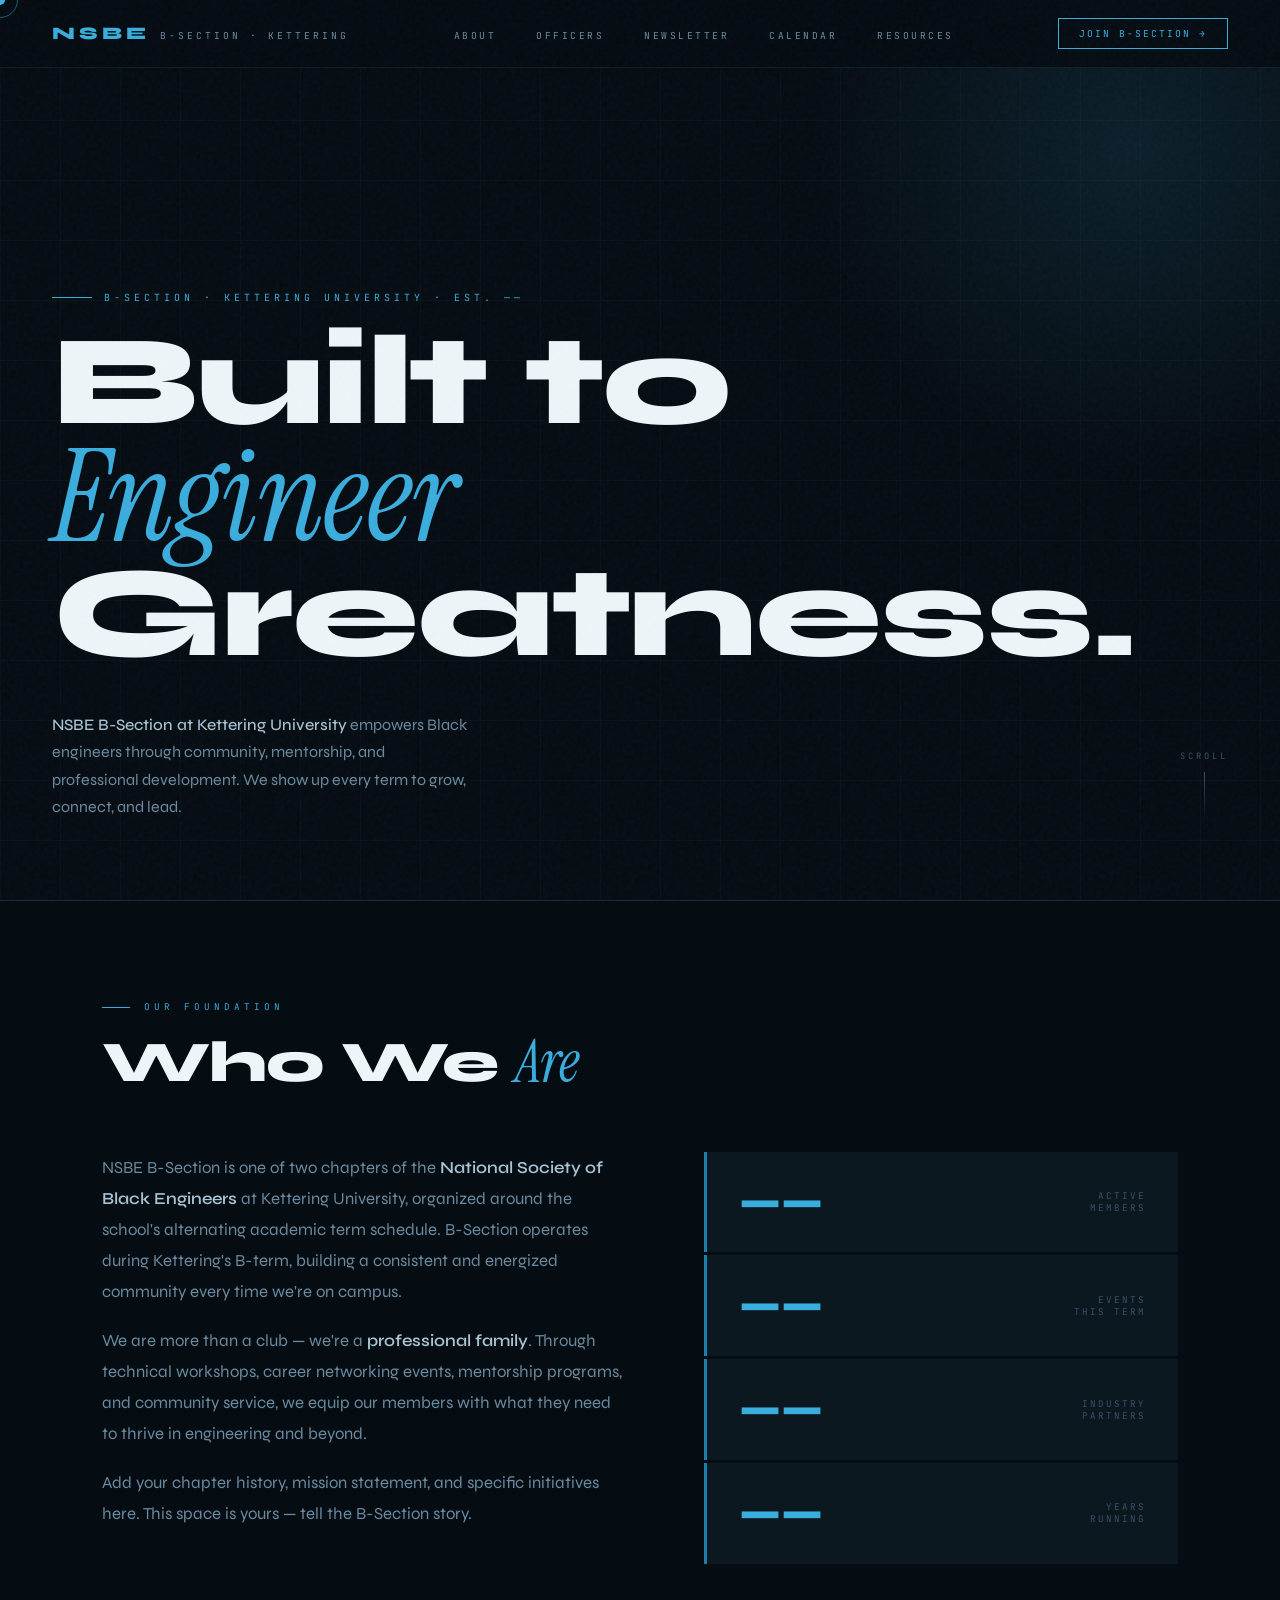
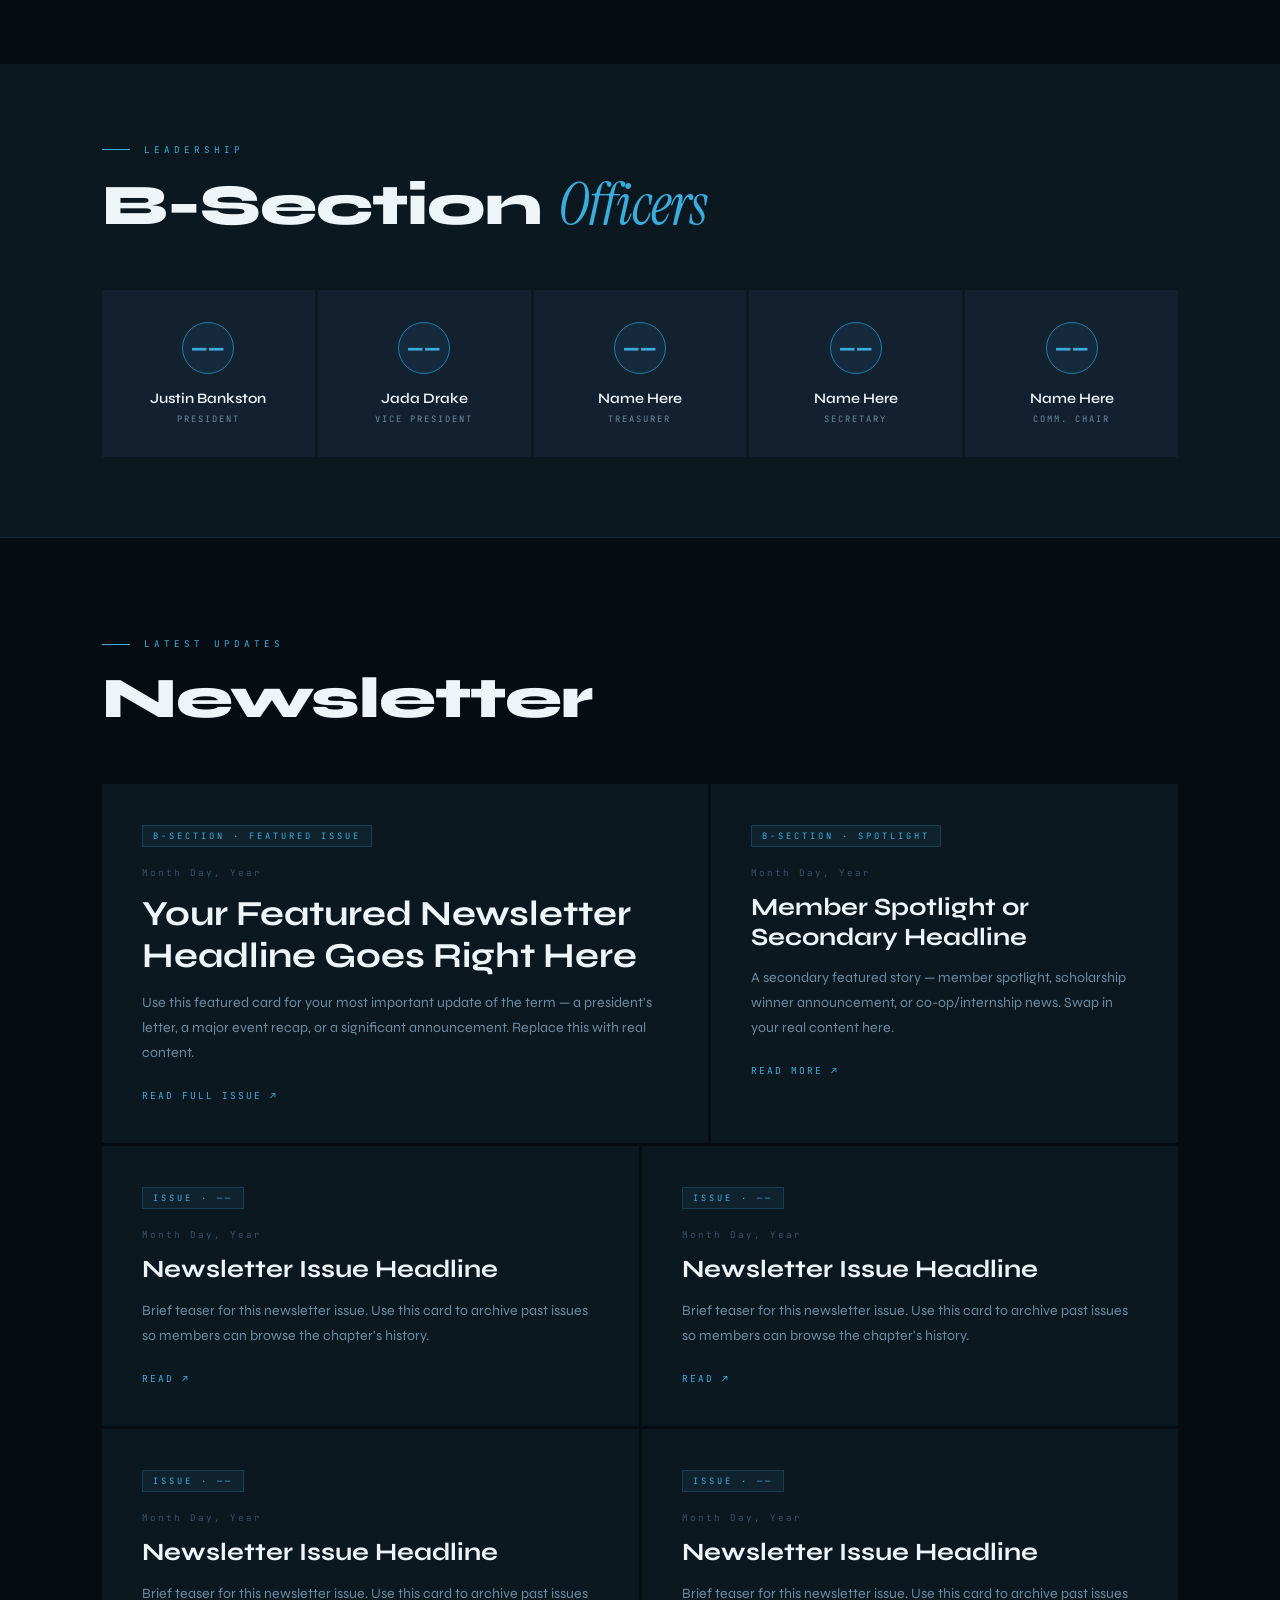
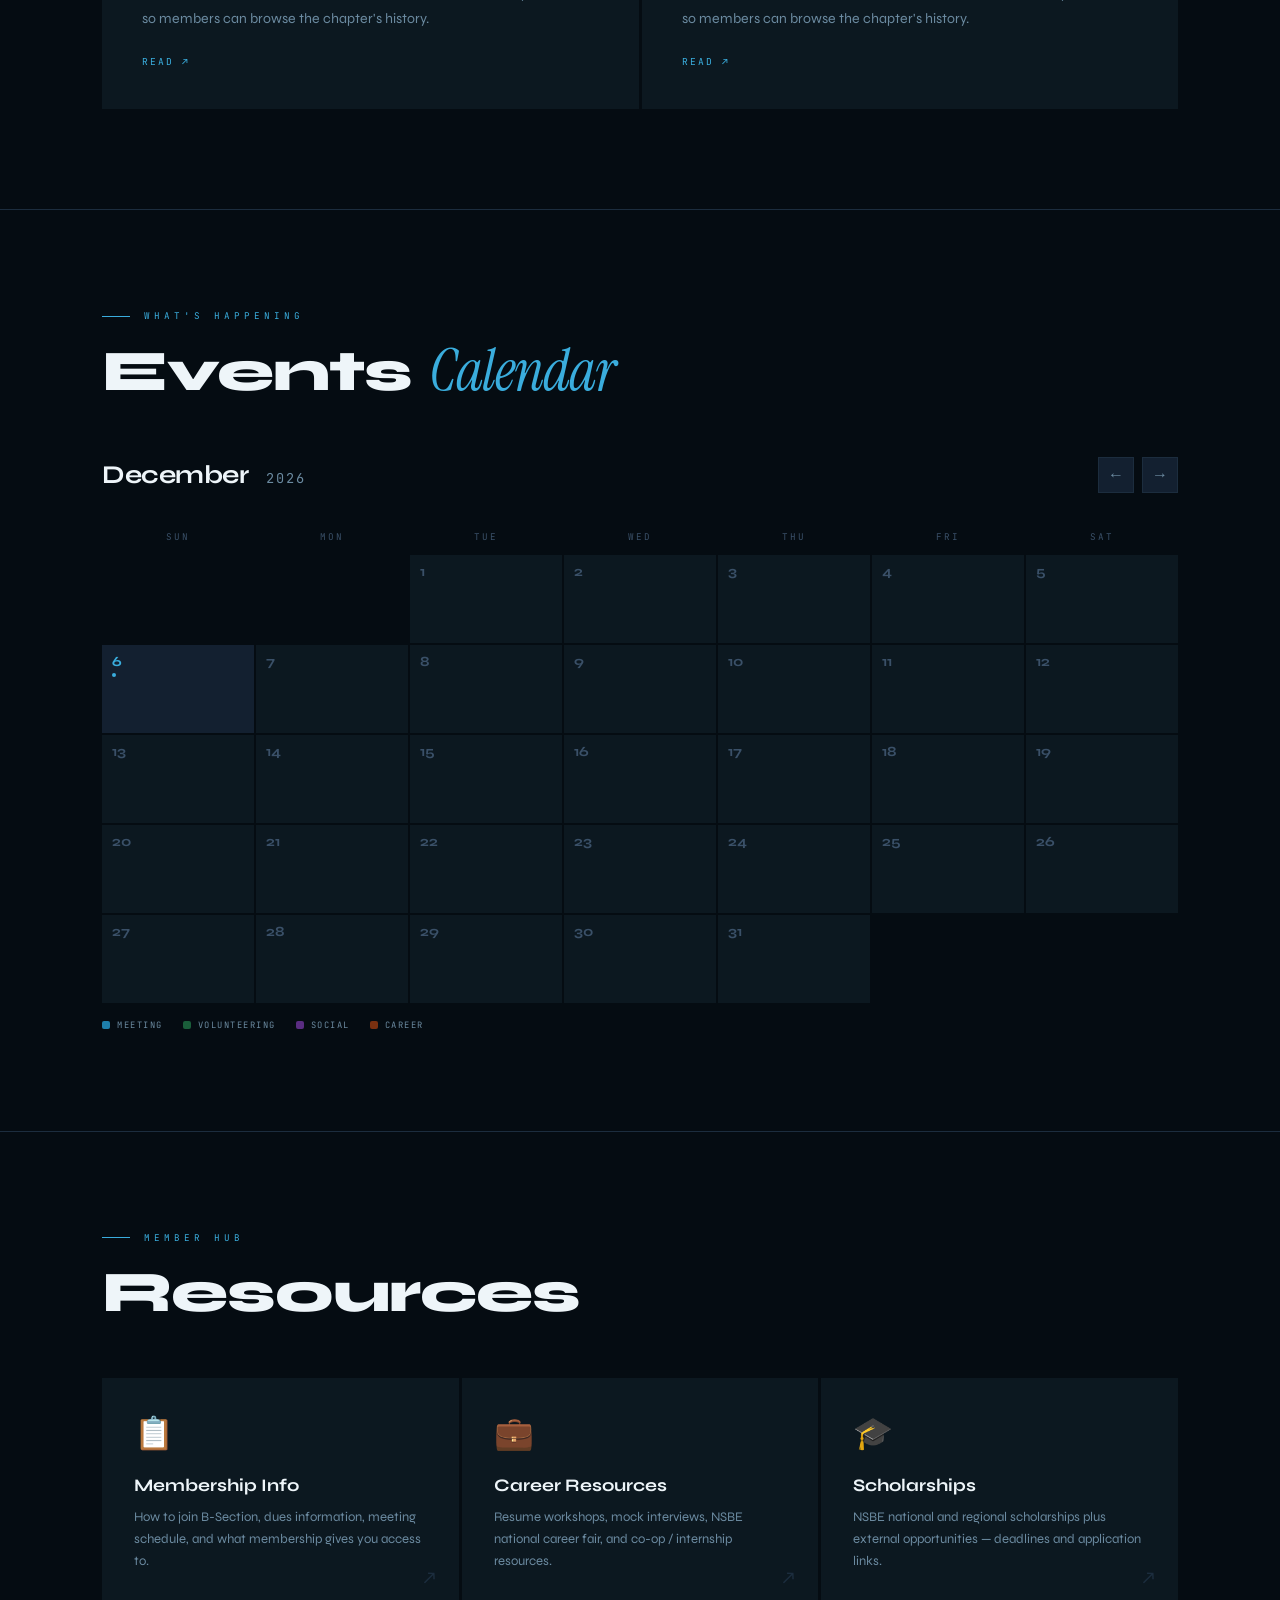
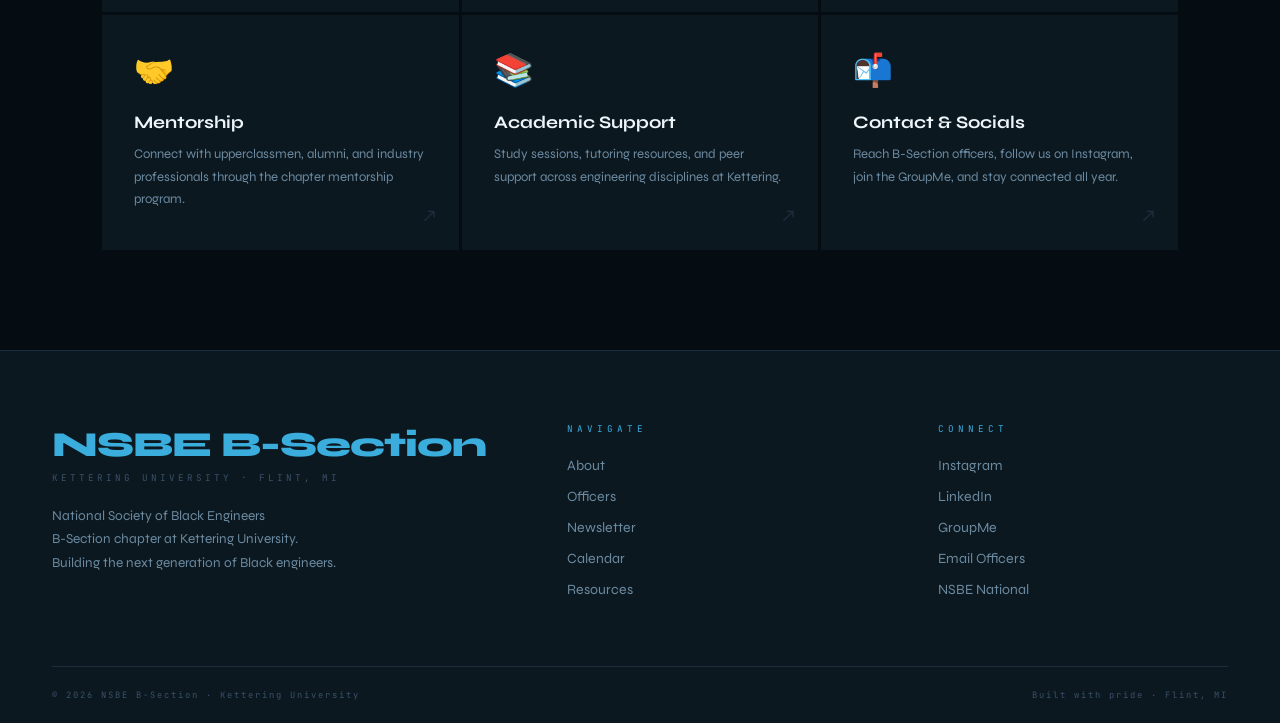
==== index.html @ f2da4187 "Created index.html Needed to rename to "index.html" because Github Pages only reads it that way" ====
<!DOCTYPE html>
<html lang="en">
<head>
<meta charset="UTF-8">
<meta name="viewport" content="width=device-width, initial-scale=1.0">
<title>NSBE B-Section · Kettering University</title>
<link rel="preconnect" href="https://fonts.googleapis.com">
<link href="https://fonts.googleapis.com/css2?family=Syne:wght@400;500;600;700;800&family=Instrument+Serif:ital@0;1&family=JetBrains+Mono:wght@300;400;500&display=swap" rel="stylesheet">
<style>
:root {
  --blue:       #3AADDD;
  --blue-dim:   #1E7FAA;
  --blue-glow:  rgba(58,173,221,0.18);
  --blue-faint: rgba(58,173,221,0.07);
  --ink:        #050C12;
  --ink2:       #0C1820;
  --ink3:       #132030;
  --ink4:       #1C2D3E;
  --slate:      #3A5068;
  --muted:      #6B8AA0;
  --pale:       #A8C4D4;
  --white:      #EEF5F9;
  --radius:     4px;
}

*, *::before, *::after { margin:0; padding:0; box-sizing:border-box; }
html { scroll-behavior:smooth; }

body {
  background: var(--ink);
  color: var(--white);
  font-family: 'Syne', sans-serif;
  overflow-x: hidden;
  cursor: none;
}

/* ── CUSTOM CURSOR ── */
#cursor {
  position: fixed;
  width: 10px; height: 10px;
  background: var(--blue);
  border-radius: 50%;
  pointer-events: none;
  z-index: 10000;
  transform: translate(-50%,-50%);
  transition: width .2s, height .2s, background .2s;
  mix-blend-mode: screen;
}
#cursor-ring {
  position: fixed;
  width: 36px; height: 36px;
  border: 1px solid rgba(58,173,221,0.5);
  border-radius: 50%;
  pointer-events: none;
  z-index: 9999;
  transform: translate(-50%,-50%);
  transition: all .12s ease;
}
body:hover #cursor { opacity:1; }

/* ── GRAIN OVERLAY ── */
body::after {
  content:'';
  position:fixed; inset:0;
  background-image:url("data:image/svg+xml,%3Csvg viewBox='0 0 256 256' xmlns='http://www.w3.org/2000/svg'%3E%3Cfilter id='n'%3E%3CfeTurbulence type='fractalNoise' baseFrequency='0.85' numOctaves='4' stitchTiles='stitch'/%3E%3C/filter%3E%3Crect width='100%25' height='100%25' filter='url(%23n)'/%3E%3C/svg%3E");
  opacity:0.035;
  pointer-events:none;
  z-index:9998;
}

/* ── SCROLLBAR ── */
::-webkit-scrollbar { width:3px; }
::-webkit-scrollbar-track { background:var(--ink); }
::-webkit-scrollbar-thumb { background:var(--blue-dim); }

/* ══════════════════════════════
   NAV
══════════════════════════════ */
nav {
  position:fixed; top:0; left:0; right:0;
  z-index:500;
  height:68px;
  display:flex; align-items:center; justify-content:space-between;
  padding:0 52px;
  background:rgba(5,12,18,0.88);
  backdrop-filter:blur(20px);
  border-bottom:1px solid rgba(58,173,221,0.12);
}

.nav-wordmark {
  display:flex; align-items:baseline; gap:10px;
  text-decoration:none;
}
.nav-wordmark-nsbe {
  font-family:'Syne', sans-serif;
  font-weight:800;
  font-size:1.1rem;
  letter-spacing:4px;
  color:var(--blue);
}
.nav-wordmark-section {
  font-family:'JetBrains Mono', monospace;
  font-size:0.6rem;
  letter-spacing:3px;
  color:var(--muted);
  text-transform:uppercase;
}

.nav-links {
  display:flex; gap:40px; list-style:none;
}
.nav-links a {
  font-family:'JetBrains Mono', monospace;
  font-size:0.6rem;
  letter-spacing:2.5px;
  text-transform:uppercase;
  color:var(--muted);
  text-decoration:none;
  transition:color .2s;
  position:relative;
}
.nav-links a::after {
  content:'';
  position:absolute; left:0; bottom:-4px; right:0;
  height:1px; background:var(--blue);
  transform:scaleX(0); transform-origin:left;
  transition:transform .25s;
}
.nav-links a:hover { color:var(--white); }
.nav-links a:hover::after { transform:scaleX(1); }

.nav-join {
  font-family:'JetBrains Mono', monospace;
  font-size:0.6rem;
  letter-spacing:2px;
  text-transform:uppercase;
  padding:8px 20px;
  border:1px solid var(--blue);
  color:var(--blue);
  background:transparent;
  cursor:none;
  text-decoration:none;
  transition:all .25s;
}
.nav-join:hover { background:var(--blue); color:var(--ink); }

/* ══════════════════════════════
   HERO
══════════════════════════════ */
.hero {
  min-height:100vh;
  display:flex; flex-direction:column;
  justify-content:flex-end;
  padding:140px 52px 80px;
  position:relative;
  overflow:hidden;
}

/* animated grid lines background */
.hero-grid {
  position:absolute; inset:0;
  background-image:
    linear-gradient(rgba(58,173,221,0.04) 1px, transparent 1px),
    linear-gradient(90deg, rgba(58,173,221,0.04) 1px, transparent 1px);
  background-size:60px 60px;
  animation:gridSlide 20s linear infinite;
}
@keyframes gridSlide {
  from { transform:translate(0,0); }
  to   { transform:translate(60px,60px); }
}

.hero-glow {
  position:absolute;
  top:-200px; right:-200px;
  width:700px; height:700px;
  background:radial-gradient(circle, rgba(58,173,221,0.12) 0%, transparent 65%);
  pointer-events:none;
  animation:pulse 6s ease-in-out infinite;
}
@keyframes pulse {
  0%,100% { opacity:0.7; transform:scale(1); }
  50%      { opacity:1;   transform:scale(1.08); }
}

.hero-tag {
  font-family:'JetBrains Mono', monospace;
  font-size:0.62rem;
  letter-spacing:4px;
  color:var(--blue);
  text-transform:uppercase;
  opacity:0;
  animation:fadeUp .7s .2s forwards;
  position:relative;
  display:inline-flex; align-items:center; gap:12px;
}
.hero-tag::before {
  content:'';
  display:inline-block; width:40px; height:1px;
  background:var(--blue);
}

.hero-display {
  font-family:'Syne', sans-serif;
  font-weight:800;
  font-size:clamp(4.5rem,10vw,11rem);
  line-height:0.9;
  letter-spacing:-2px;
  margin-top:20px;
  opacity:0;
  animation:fadeUp .8s .4s forwards;
  position:relative;
}
.hero-display em {
  font-family:'Instrument Serif', serif;
  font-style:italic;
  font-weight:400;
  color:var(--blue);
  letter-spacing:-1px;
}

.hero-sub-row {
  display:flex; align-items:flex-end; justify-content:space-between;
  margin-top:40px;
  opacity:0;
  animation:fadeUp .8s .6s forwards;
  position:relative;
}
.hero-sub-text {
  font-size:1rem;
  font-weight:400;
  color:var(--muted);
  max-width:420px;
  line-height:1.7;
}
.hero-sub-text strong { color:var(--pale); font-weight:500; }

.hero-scroll-hint {
  font-family:'JetBrains Mono', monospace;
  font-size:0.55rem;
  letter-spacing:3px;
  color:var(--slate);
  text-transform:uppercase;
  display:flex; flex-direction:column; align-items:center; gap:10px;
}
.hero-scroll-hint::after {
  content:'';
  width:1px; height:48px;
  background:linear-gradient(var(--slate),transparent);
}

@keyframes fadeUp {
  from { opacity:0; transform:translateY(24px); }
  to   { opacity:1; transform:translateY(0); }
}

/* ══════════════════════════════
   SHARED SECTION STYLES
══════════════════════════════ */
.page-section {
  max-width:1180px; margin:0 auto;
  padding:100px 52px;
}
.page-section + .page-section { padding-top:0; }

.divider { border:none; border-top:1px solid var(--ink4); }

.eyebrow {
  font-family:'JetBrains Mono', monospace;
  font-size:0.58rem;
  letter-spacing:4px;
  text-transform:uppercase;
  color:var(--blue);
  display:flex; align-items:center; gap:14px;
  margin-bottom:20px;
}
.eyebrow::before { content:''; width:28px; height:1px; background:var(--blue); }

.section-h {
  font-family:'Syne', sans-serif;
  font-weight:800;
  font-size:clamp(2.2rem,4.5vw,4rem);
  line-height:1;
  letter-spacing:-1px;
  color:var(--white);
}
.section-h em {
  font-family:'Instrument Serif', serif;
  font-style:italic; font-weight:400;
  color:var(--blue);
}

/* ══════════════════════════════
   ABOUT
══════════════════════════════ */
.about-layout {
  display:grid;
  grid-template-columns:1.1fr 1fr;
  gap:80px;
  margin-top:60px;
  align-items:start;
}
.about-body {
  font-size:1.05rem;
  font-weight:400;
  color:var(--muted);
  line-height:1.85;
}
.about-body p + p { margin-top:18px; }
.about-body strong { color:var(--pale); font-weight:600; }

.stats-stack { display:flex; flex-direction:column; gap:3px; }
.stat-item {
  background:var(--ink2);
  padding:28px 32px;
  display:flex; align-items:center; justify-content:space-between;
  border-left:3px solid var(--blue-dim);
  transition:border-color .2s, background .2s;
}
.stat-item:hover { background:var(--ink3); border-color:var(--blue); }
.stat-number {
  font-family:'Syne', sans-serif;
  font-weight:800;
  font-size:2.8rem;
  color:var(--blue);
  line-height:1;
}
.stat-label {
  font-family:'JetBrains Mono', monospace;
  font-size:0.58rem;
  letter-spacing:2px;
  color:var(--slate);
  text-transform:uppercase;
  text-align:right;
}

/* ══════════════════════════════
   OFFICERS
══════════════════════════════ */
.officers-section { background:var(--ink2); padding:80px 0; }
.officers-inner {
  max-width:1180px; margin:0 auto;
  padding:0 52px;
}
.officers-grid {
  display:grid;
  grid-template-columns:repeat(5,1fr);
  gap:3px;
  margin-top:56px;
}
.officer-tile {
  background:var(--ink3);
  padding:32px 24px;
  text-align:center;
  transition:background .25s, transform .25s;
  position:relative;
  overflow:hidden;
}
.officer-tile::before {
  content:'';
  position:absolute; top:0; left:0; right:0;
  height:2px;
  background:linear-gradient(90deg, transparent, var(--blue), transparent);
  opacity:0;
  transition:opacity .3s;
}
.officer-tile:hover { background:var(--ink4); transform:translateY(-4px); }
.officer-tile:hover::before { opacity:1; }

.officer-monogram {
  width:52px; height:52px;
  border-radius:50%;
  background:var(--blue-faint);
  border:1px solid var(--blue-dim);
  display:flex; align-items:center; justify-content:center;
  margin:0 auto 16px;
  font-family:'Syne', sans-serif;
  font-weight:800;
  font-size:1.1rem;
  color:var(--blue);
}
.officer-name {
  font-weight:600;
  font-size:0.9rem;
  color:var(--white);
  margin-bottom:6px;
}
.officer-role {
  font-family:'JetBrains Mono', monospace;
  font-size:0.55rem;
  letter-spacing:2px;
  color:var(--muted);
  text-transform:uppercase;
}

/* ══════════════════════════════
   NEWSLETTER
══════════════════════════════ */
.nl-featured {
  display:grid;
  grid-template-columns:1.3fr 1fr;
  gap:3px;
  margin-top:56px;
}
.nl-card {
  background:var(--ink2);
  padding:40px;
  position:relative;
  overflow:hidden;
  cursor:none;
  transition:background .2s;
}
.nl-card:hover { background:var(--ink3); }
.nl-card::after {
  content:'';
  position:absolute; bottom:0; left:0; right:0;
  height:2px;
  background:linear-gradient(90deg, var(--blue), transparent);
  transform:scaleX(0); transform-origin:left;
  transition:transform .4s;
}
.nl-card:hover::after { transform:scaleX(1); }

.nl-badge {
  font-family:'JetBrains Mono', monospace;
  font-size:0.55rem;
  letter-spacing:3px;
  text-transform:uppercase;
  color:var(--blue);
  background:var(--blue-faint);
  border:1px solid rgba(58,173,221,0.2);
  padding:4px 10px;
  display:inline-block;
  margin-bottom:20px;
}
.nl-date {
  font-family:'JetBrains Mono', monospace;
  font-size:0.58rem;
  letter-spacing:2px;
  color:var(--slate);
  margin-bottom:14px;
}
.nl-title {
  font-family:'Syne', sans-serif;
  font-weight:700;
  font-size:1.55rem;
  line-height:1.2;
  color:var(--white);
  margin-bottom:14px;
}
.nl-card.big .nl-title {
  font-size:2.2rem;
}
.nl-excerpt {
  font-size:0.88rem;
  color:var(--muted);
  line-height:1.75;
  font-weight:400;
}
.nl-link {
  display:inline-flex; align-items:center; gap:8px;
  margin-top:24px;
  font-family:'JetBrains Mono', monospace;
  font-size:0.6rem;
  letter-spacing:2px;
  text-transform:uppercase;
  color:var(--blue);
  text-decoration:none;
  transition:gap .2s;
}
.nl-link:hover { gap:14px; }

.nl-grid {
  display:grid;
  grid-template-columns:1fr 1fr;
  gap:3px;
  margin-top:3px;
}

/* ══════════════════════════════
   CALENDAR
══════════════════════════════ */
.calendar-wrap {
  margin-top:56px;
}

.cal-controls {
  display:flex; align-items:center; justify-content:space-between;
  margin-bottom:28px;
}
.cal-month-label {
  font-family:'Syne', sans-serif;
  font-weight:700;
  font-size:1.6rem;
  letter-spacing:-0.5px;
  color:var(--white);
}
.cal-month-label span {
  font-family:'JetBrains Mono', monospace;
  font-size:0.85rem;
  font-weight:400;
  color:var(--muted);
  margin-left:12px;
  letter-spacing:2px;
}
.cal-nav {
  display:flex; gap:8px;
}
.cal-nav-btn {
  width:36px; height:36px;
  background:var(--ink3);
  border:1px solid var(--ink4);
  color:var(--muted);
  font-size:1rem;
  cursor:none;
  display:flex; align-items:center; justify-content:center;
  transition:all .2s;
}
.cal-nav-btn:hover { background:var(--blue); color:var(--ink); border-color:var(--blue); }

.cal-header {
  display:grid;
  grid-template-columns:repeat(7,1fr);
  gap:2px;
  margin-bottom:2px;
}
.cal-header-cell {
  font-family:'JetBrains Mono', monospace;
  font-size:0.58rem;
  letter-spacing:2px;
  text-transform:uppercase;
  color:var(--slate);
  text-align:center;
  padding:10px 0;
}

.cal-grid {
  display:grid;
  grid-template-columns:repeat(7,1fr);
  gap:2px;
}

.cal-day {
  background:var(--ink2);
  min-height:88px;
  padding:10px;
  position:relative;
  cursor:none;
  transition:background .2s;
  overflow:visible;
}
.cal-day.empty { background:var(--ink); cursor:default; }
.cal-day.today { background:var(--ink3); }
.cal-day.today .cal-day-num { color:var(--blue); }
.cal-day.has-event { cursor:none; }
.cal-day:not(.empty):hover { background:var(--ink4); z-index:10; }

.cal-day-num {
  font-family:'Syne', sans-serif;
  font-weight:700;
  font-size:0.88rem;
  color:var(--slate);
  line-height:1;
}
.cal-day.today .cal-day-num::after {
  content:'';
  display:block;
  width:4px; height:4px;
  border-radius:50%;
  background:var(--blue);
  margin-top:4px;
}

.cal-event-pip {
  margin-top:8px;
  display:flex; flex-direction:column; gap:3px;
}
.cal-pip {
  background:var(--blue-dim);
  border-radius:2px;
  padding:2px 5px;
  font-family:'JetBrains Mono', monospace;
  font-size:0.5rem;
  letter-spacing:1px;
  color:var(--white);
  white-space:nowrap;
  overflow:hidden;
  text-overflow:ellipsis;
  max-width:100%;
}
.cal-pip.type-workshop { background:#1A5E3A; }
.cal-pip.type-social   { background:#5A2D82; }
.cal-pip.type-meeting  { background:var(--blue-dim); }
.cal-pip.type-career   { background:#7A3010; }

/* ── TOOLTIP ── */
.cal-tooltip {
  display:none;
  position:absolute;
  left:50%; bottom:calc(100% + 8px);
  transform:translateX(-50%);
  background:var(--ink);
  border:1px solid var(--blue-dim);
  padding:16px 18px;
  width:220px;
  z-index:200;
  box-shadow:0 12px 48px rgba(0,0,0,0.6), 0 0 0 1px rgba(58,173,221,0.1);
  pointer-events:none;
}
.cal-tooltip::after {
  content:'';
  position:absolute;
  top:100%; left:50%; transform:translateX(-50%);
  border:6px solid transparent;
  border-top-color:var(--blue-dim);
}
.cal-day:hover .cal-tooltip { display:block; }
/* flip tooltip down if near top of calendar */
.cal-day.flip-down .cal-tooltip {
  top:calc(100% + 8px); bottom:auto;
}
.cal-day.flip-down .cal-tooltip::after {
  top:auto; bottom:100%;
  border-top-color:transparent;
  border-bottom-color:var(--blue-dim);
}

.tooltip-date {
  font-family:'JetBrains Mono', monospace;
  font-size:0.55rem;
  letter-spacing:3px;
  color:var(--blue);
  text-transform:uppercase;
  margin-bottom:10px;
}
.tooltip-event {
  padding:10px 0;
  border-bottom:1px solid var(--ink4);
}
.tooltip-event:last-child { border-bottom:none; padding-bottom:0; }
.tooltip-event:first-child { padding-top:0; }
.tooltip-event-name {
  font-weight:600;
  font-size:0.82rem;
  color:var(--white);
  margin-bottom:4px;
}
.tooltip-event-time {
  font-family:'JetBrains Mono', monospace;
  font-size:0.55rem;
  letter-spacing:1px;
  color:var(--muted);
}
.tooltip-event-loc {
  font-size:0.75rem;
  color:var(--slate);
  margin-top:3px;
}
.tooltip-event-type {
  display:inline-block;
  font-family:'JetBrains Mono', monospace;
  font-size:0.48rem;
  letter-spacing:2px;
  text-transform:uppercase;
  padding:2px 6px;
  margin-bottom:6px;
  border-radius:2px;
}
.type-label-meeting  { background:rgba(30,127,170,0.2); color:var(--blue); }
.type-label-workshop { background:rgba(26,94,58,0.3);   color:#5EC98A; }
.type-label-social   { background:rgba(90,45,130,0.3);  color:#C07AEF; }
.type-label-career   { background:rgba(122,48,16,0.3);  color:#F5904A; }

.cal-legend {
  display:flex; gap:20px; margin-top:16px; flex-wrap:wrap;
}
.legend-item {
  display:flex; align-items:center; gap:7px;
  font-family:'JetBrains Mono', monospace;
  font-size:0.55rem;
  letter-spacing:1.5px;
  color:var(--muted);
  text-transform:uppercase;
}
.legend-dot {
  width:8px; height:8px; border-radius:2px;
}

/* ══════════════════════════════
   RESOURCES
══════════════════════════════ */
.resources-grid {
  display:grid;
  grid-template-columns:repeat(3,1fr);
  gap:3px;
  margin-top:56px;
}
.res-card {
  background:var(--ink2);
  padding:36px 32px 40px;
  position:relative;
  overflow:hidden;
  transition:background .2s, transform .25s;
  cursor:none;
}
.res-card:hover { background:var(--ink3); transform:translateY(-3px); }
.res-card-icon {
  font-size:2rem; margin-bottom:22px;
  display:block;
}
.res-card-title {
  font-family:'Syne', sans-serif;
  font-weight:700;
  font-size:1.1rem;
  color:var(--white);
  margin-bottom:10px;
}
.res-card-body {
  font-size:0.82rem;
  color:var(--muted);
  line-height:1.7;
  font-weight:400;
}
.res-card-arrow {
  position:absolute; bottom:22px; right:22px;
  color:var(--ink4);
  font-size:1.2rem;
  transition:color .2s, transform .2s;
}
.res-card:hover .res-card-arrow { color:var(--blue); transform:translate(3px,-3px); }

/* ══════════════════════════════
   FOOTER
══════════════════════════════ */
footer {
  background:var(--ink2);
  border-top:1px solid var(--ink4);
  padding:72px 52px 0;
}
.footer-top {
  display:grid;
  grid-template-columns:1.5fr 1fr 1fr;
  gap:80px;
  max-width:1180px; margin:0 auto;
  padding-bottom:56px;
}
.footer-brand-name {
  font-family:'Syne', sans-serif;
  font-weight:800;
  font-size:2.2rem;
  letter-spacing:-1px;
  color:var(--blue);
  display:block;
  margin-bottom:6px;
}
.footer-brand-sub {
  font-family:'JetBrains Mono', monospace;
  font-size:0.58rem;
  letter-spacing:3px;
  color:var(--slate);
  text-transform:uppercase;
}
.footer-brand-desc {
  margin-top:20px;
  font-size:0.85rem;
  color:var(--muted);
  line-height:1.7;
}

.footer-col-head {
  font-family:'JetBrains Mono', monospace;
  font-size:0.58rem;
  letter-spacing:4px;
  text-transform:uppercase;
  color:var(--blue);
  margin-bottom:20px;
}
.footer-link-list { list-style:none; }
.footer-link-list li { margin-bottom:12px; }
.footer-link-list a {
  font-size:0.88rem;
  color:var(--muted);
  text-decoration:none;
  transition:color .2s;
}
.footer-link-list a:hover { color:var(--white); }

.footer-bottom {
  max-width:1180px; margin:0 auto;
  border-top:1px solid var(--ink4);
  padding:22px 0;
  display:flex; justify-content:space-between; align-items:center;
}
.footer-copy {
  font-family:'JetBrains Mono', monospace;
  font-size:0.55rem;
  letter-spacing:2px;
  color:var(--slate);
}

/* ══════════════════════════════
   RESPONSIVE
══════════════════════════════ */
@media (max-width:900px) {
  nav { padding:0 24px; }
  .nav-links { display:none; }
  .hero { padding:120px 24px 64px; }
  .page-section { padding:64px 24px; }
  .about-layout { grid-template-columns:1fr; gap:40px; }
  .officers-grid { grid-template-columns:repeat(2,1fr); }
  .nl-featured { grid-template-columns:1fr; }
  .nl-grid { grid-template-columns:1fr; }
  .resources-grid { grid-template-columns:1fr 1fr; }
  footer { padding:48px 24px 0; }
  .footer-top { grid-template-columns:1fr; gap:40px; }
  .officers-inner { padding:0 24px; }
  .cal-day { min-height:60px; }
  #cursor, #cursor-ring { display:none; }
  body { cursor:auto; }
  a, button { cursor:pointer; }
}
</style>
</head>
<body>

<div id="cursor"></div>
<div id="cursor-ring"></div>

<!-- ── NAV ── -->
<nav>
  <a href="#" class="nav-wordmark">
    <span class="nav-wordmark-nsbe">NSBE</span>
    <span class="nav-wordmark-section">B-Section · Kettering</span>
  </a>
  <ul class="nav-links">
    <li><a href="#about">About</a></li>
    <li><a href="#officers">Officers</a></li>
    <li><a href="#newsletter">Newsletter</a></li>
    <li><a href="#calendar">Calendar</a></li>
    <li><a href="#resources">Resources</a></li>
  </ul>
  <a href="#" class="nav-join">Join B-Section →</a>
</nav>

<!-- ── HERO ── -->
<section class="hero">
  <div class="hero-grid"></div>
  <div class="hero-glow"></div>

  <div class="hero-tag">B-Section · Kettering University · Est. ——</div>

  <h1 class="hero-display">
    Built to<br><em>Engineer</em><br>Greatness.
  </h1>

  <div class="hero-sub-row">
    <p class="hero-sub-text">
      <strong>NSBE B-Section at Kettering University</strong> empowers Black engineers through community, mentorship, and professional development. We show up every term to grow, connect, and lead.
    </p>
    <div class="hero-scroll-hint">Scroll</div>
  </div>
</section>

<!-- ── ABOUT ── -->
<hr class="divider">
<div class="page-section" id="about">
  <div class="eyebrow">Our Foundation</div>
  <h2 class="section-h">Who We <em>Are</em></h2>

  <div class="about-layout">
    <div class="about-body">
      <p>
        NSBE B-Section is one of two chapters of the <strong>National Society of Black Engineers</strong> at Kettering University, organized around the school's alternating academic term schedule. B-Section operates during Kettering's B-term, building a consistent and energized community every time we're on campus.
      </p>
      <p>
        We are more than a club — we're a <strong>professional family</strong>. Through technical workshops, career networking events, mentorship programs, and community service, we equip our members with what they need to thrive in engineering and beyond.
      </p>
      <p>
        Add your chapter history, mission statement, and specific initiatives here. This space is yours — tell the B-Section story.
      </p>
    </div>

    <div class="stats-stack">
      <div class="stat-item">
        <div class="stat-number">——</div>
        <div class="stat-label">Active<br>Members</div>
      </div>
      <div class="stat-item">
        <div class="stat-number">——</div>
        <div class="stat-label">Events<br>This Term</div>
      </div>
      <div class="stat-item">
        <div class="stat-number">——</div>
        <div class="stat-label">Industry<br>Partners</div>
      </div>
      <div class="stat-item">
        <div class="stat-number">——</div>
        <div class="stat-label">Years<br>Running</div>
      </div>
    </div>
  </div>
</div>

<!-- ── OFFICERS ── -->
<section class="officers-section" id="officers">
  <div class="officers-inner">
    <div class="eyebrow">Leadership</div>
    <h2 class="section-h">B-Section <em>Officers</em></h2>

    <div class="officers-grid">
      <div class="officer-tile">
        <div class="officer-monogram">——</div>
        <div class="officer-name">Justin Bankston</div>
        <div class="officer-role">President</div>
      </div>
      <div class="officer-tile">
        <div class="officer-monogram">——</div>
        <div class="officer-name">Jada Drake</div>
        <div class="officer-role">Vice President</div>
      </div>
      <div class="officer-tile">
        <div class="officer-monogram">——</div>
        <div class="officer-name">Name Here</div>
        <div class="officer-role">Treasurer</div>
      </div>
      <div class="officer-tile">
        <div class="officer-monogram">——</div>
        <div class="officer-name">Name Here</div>
        <div class="officer-role">Secretary</div>
      </div>
      <div class="officer-tile">
        <div class="officer-monogram">——</div>
        <div class="officer-name">Name Here</div>
        <div class="officer-role">Comm. Chair</div>
      </div>
    </div>
  </div>
</section>

<!-- ── NEWSLETTER ── -->
<hr class="divider">
<div class="page-section" id="newsletter">
  <div class="eyebrow">Latest Updates</div>
  <h2 class="section-h">News&shy;letter</h2>

  <div class="nl-featured">
    <div class="nl-card big">
      <span class="nl-badge">B-Section · Featured Issue</span>
      <div class="nl-date">Month Day, Year</div>
      <div class="nl-title">Your Featured Newsletter Headline Goes Right Here</div>
      <p class="nl-excerpt">Use this featured card for your most important update of the term — a president's letter, a major event recap, or a significant announcement. Replace this with real content.</p>
      <a href="#" class="nl-link">Read Full Issue ↗</a>
    </div>
    <div class="nl-card">
      <span class="nl-badge">B-Section · Spotlight</span>
      <div class="nl-date">Month Day, Year</div>
      <div class="nl-title">Member Spotlight or Secondary Headline</div>
      <p class="nl-excerpt">A secondary featured story — member spotlight, scholarship winner announcement, or co-op/internship news. Swap in your real content here.</p>
      <a href="#" class="nl-link">Read More ↗</a>
    </div>
  </div>

  <div class="nl-grid">
    <div class="nl-card">
      <span class="nl-badge">Issue · ——</span>
      <div class="nl-date">Month Day, Year</div>
      <div class="nl-title">Newsletter Issue Headline</div>
      <p class="nl-excerpt">Brief teaser for this newsletter issue. Use this card to archive past issues so members can browse the chapter's history.</p>
      <a href="#" class="nl-link">Read ↗</a>
    </div>
    <div class="nl-card">
      <span class="nl-badge">Issue · ——</span>
      <div class="nl-date">Month Day, Year</div>
      <div class="nl-title">Newsletter Issue Headline</div>
      <p class="nl-excerpt">Brief teaser for this newsletter issue. Use this card to archive past issues so members can browse the chapter's history.</p>
      <a href="#" class="nl-link">Read ↗</a>
    </div>
    <div class="nl-card">
      <span class="nl-badge">Issue · ——</span>
      <div class="nl-date">Month Day, Year</div>
      <div class="nl-title">Newsletter Issue Headline</div>
      <p class="nl-excerpt">Brief teaser for this newsletter issue. Use this card to archive past issues so members can browse the chapter's history.</p>
      <a href="#" class="nl-link">Read ↗</a>
    </div>
    <div class="nl-card">
      <span class="nl-badge">Issue · ——</span>
      <div class="nl-date">Month Day, Year</div>
      <div class="nl-title">Newsletter Issue Headline</div>
      <p class="nl-excerpt">Brief teaser for this newsletter issue. Use this card to archive past issues so members can browse the chapter's history.</p>
      <a href="#" class="nl-link">Read ↗</a>
    </div>
  </div>
</div>

<!-- ── CALENDAR ── -->
<hr class="divider">
<div class="page-section" id="calendar">
  <div class="eyebrow">What's Happening</div>
  <h2 class="section-h">Events <em>Calendar</em></h2>

  <div class="calendar-wrap">
    <div class="cal-controls">
      <div class="cal-month-label" id="cal-label">June <span id="cal-year">2026</span></div>
      <div class="cal-nav">
        <button class="cal-nav-btn" id="cal-prev" title="Previous month">&#8592;</button>
        <button class="cal-nav-btn" id="cal-next" title="Next month">&#8594;</button>
      </div>
    </div>

    <div class="cal-header">
      <div class="cal-header-cell">Sun</div>
      <div class="cal-header-cell">Mon</div>
      <div class="cal-header-cell">Tue</div>
      <div class="cal-header-cell">Wed</div>
      <div class="cal-header-cell">Thu</div>
      <div class="cal-header-cell">Fri</div>
      <div class="cal-header-cell">Sat</div>
    </div>

    <div class="cal-grid" id="cal-grid"></div>

    <div class="cal-legend">
      <div class="legend-item"><div class="legend-dot" style="background:#1E7FAA"></div>Meeting</div>
      <div class="legend-item"><div class="legend-dot" style="background:#1A5E3A"></div>Volunteering</div>
      <div class="legend-item"><div class="legend-dot" style="background:#5A2D82"></div>Social</div>
      <div class="legend-item"><div class="legend-dot" style="background:#7A3010"></div>Career</div>
    </div>
  </div>
</div>

<!-- ── RESOURCES ── -->
<hr class="divider">
<div class="page-section" id="resources">
  <div class="eyebrow">Member Hub</div>
  <h2 class="section-h">Resources</h2>

  <div class="resources-grid">
    <div class="res-card">
      <span class="res-card-icon">📋</span>
      <div class="res-card-title">Membership Info</div>
      <p class="res-card-body">How to join B-Section, dues information, meeting schedule, and what membership gives you access to.</p>
      <div class="res-card-arrow">↗</div>
    </div>
    <div class="res-card">
      <span class="res-card-icon">💼</span>
      <div class="res-card-title">Career Resources</div>
      <p class="res-card-body">Resume workshops, mock interviews, NSBE national career fair, and co-op / internship resources.</p>
      <div class="res-card-arrow">↗</div>
    </div>
    <div class="res-card">
      <span class="res-card-icon">🎓</span>
      <div class="res-card-title">Scholarships</div>
      <p class="res-card-body">NSBE national and regional scholarships plus external opportunities — deadlines and application links.</p>
      <div class="res-card-arrow">↗</div>
    </div>
    <div class="res-card">
      <span class="res-card-icon">🤝</span>
      <div class="res-card-title">Mentorship</div>
      <p class="res-card-body">Connect with upperclassmen, alumni, and industry professionals through the chapter mentorship program.</p>
      <div class="res-card-arrow">↗</div>
    </div>
    <div class="res-card">
      <span class="res-card-icon">📚</span>
      <div class="res-card-title">Academic Support</div>
      <p class="res-card-body">Study sessions, tutoring resources, and peer support across engineering disciplines at Kettering.</p>
      <div class="res-card-arrow">↗</div>
    </div>
    <div class="res-card">
      <span class="res-card-icon">📬</span>
      <div class="res-card-title">Contact & Socials</div>
      <p class="res-card-body">Reach B-Section officers, follow us on Instagram, join the GroupMe, and stay connected all year.</p>
      <div class="res-card-arrow">↗</div>
    </div>
  </div>
</div>

<!-- ── FOOTER ── -->
<footer>
  <div class="footer-top">
    <div>
      <span class="footer-brand-name">NSBE B-Section</span>
      <div class="footer-brand-sub">Kettering University · Flint, MI</div>
      <p class="footer-brand-desc">National Society of Black Engineers<br>B-Section chapter at Kettering University.<br>Building the next generation of Black engineers.</p>
    </div>
    <div>
      <div class="footer-col-head">Navigate</div>
      <ul class="footer-link-list">
        <li><a href="#about">About</a></li>
        <li><a href="#officers">Officers</a></li>
        <li><a href="#newsletter">Newsletter</a></li>
        <li><a href="#calendar">Calendar</a></li>
        <li><a href="#resources">Resources</a></li>
      </ul>
    </div>
    <div>
      <div class="footer-col-head">Connect</div>
      <ul class="footer-link-list">
        <li><a href="#">Instagram</a></li>
        <li><a href="#">LinkedIn</a></li>
        <li><a href="#">GroupMe</a></li>
        <li><a href="#">Email Officers</a></li>
        <li><a href="#">NSBE National</a></li>
      </ul>
    </div>
  </div>
  <div class="footer-bottom">
    <span class="footer-copy">© 2026 NSBE B-Section · Kettering University</span>
    <span class="footer-copy">Built with pride · Flint, MI</span>
  </div>
</footer>

<script>
/* ── CURSOR ── */
const cur = document.getElementById('cursor');
const ring = document.getElementById('cursor-ring');
let mx=0, my=0, rx=0, ry=0;
document.addEventListener('mousemove', e => { mx=e.clientX; my=e.clientY; cur.style.left=mx+'px'; cur.style.top=my+'px'; });
(function animRing(){
  rx += (mx-rx)*0.12; ry += (my-ry)*0.12;
  ring.style.left=rx+'px'; ring.style.top=ry+'px';
  requestAnimationFrame(animRing);
})();
document.querySelectorAll('a,button,.nl-card,.res-card,.officer-tile,.cal-day:not(.empty)').forEach(el => {
  el.addEventListener('mouseenter', ()=>{ cur.style.width='18px'; cur.style.height='18px'; ring.style.width='52px'; ring.style.height='52px'; });
  el.addEventListener('mouseleave', ()=>{ cur.style.width='10px'; cur.style.height='10px'; ring.style.width='36px'; ring.style.height='36px'; });
});

/* ── SCROLL REVEAL ── */
const obs = new IntersectionObserver(entries => {
  entries.forEach(e => {
    if(e.isIntersecting){ e.target.style.opacity='1'; e.target.style.transform='translateY(0)'; }
  });
}, { threshold:0.08 });
document.querySelectorAll('.stat-item,.officer-tile,.nl-card,.res-card').forEach(el => {
  el.style.opacity='0'; el.style.transform='translateY(18px)';
  el.style.transition='opacity .5s ease, transform .5s ease';
  obs.observe(el);
});

/* ══════════════════════════════
   CALENDAR ENGINE
══════════════════════════════ */

// ── EDIT YOUR EVENTS HERE ──
// Format: key = "YYYY-M-D" (no leading zeros)
const EVENTS = {
  // Sample placeholder events — replace with real B-Section events
  "2026-6-3":  [{ name:"E-Board Meeting", time:"6:00 PM", loc:"AB 2-301", type:"meeting" }],
  "2026-6-9":  [{ name:"Resume Workshop", time:"5:30 PM", loc:"C-Building Lab", type:"workshop" },
                { name:"Exec Check-in",   time:"8:00 PM", loc:"Online",        type:"meeting" }],
  "2026-6-15": [{ name:"E-Board Meeting", time:"12:20 PM", loc:"NSBE Lounge", type:"meeting" }],
  "2026-6-18": [{ name:"End-of-Term Social", time:"7:00 PM", loc:"Campus Rec", type:"social" }],
  "2026-6-22": [{ name:"E-Board Meeting", time:"12:20 PM", loc:"NSBE Lounge", type:"meeting" }],
  "2026-6-25": [{ name:"Scholarship Info Session", time:"5:00 PM", loc:"Online", type:"career" }],
  "2026-7-7":  [{ name:"General Meeting", time:"6:00 PM", loc:"AB 2-301", type:"meeting" }],
  "2026-7-12": [{ name:"Coding Workshop", time:"2:00 PM", loc:"CS Lab", type:"workshop" }],
  "2026-7-19": [{ name:"Networking Mixer", time:"6:30 PM", loc:"IMC", type:"social" }],
  "2026-7-26": [{ name:"Career Fair Prep", time:"5:00 PM", loc:"AB 1-101", type:"career" }],
};

const MONTHS = ["January","February","March","April","May","June","July","August","September","October","November","December"];
const today = new Date();
let viewYear = today.getFullYear();
let viewMonth = today.getMonth(); // 0-indexed

function buildCalendar(year, month) {
  const grid = document.getElementById('cal-grid');
  const label = document.getElementById('cal-label');
  const yearEl = document.getElementById('cal-year');
  grid.innerHTML = '';
  label.childNodes[0].textContent = MONTHS[month] + ' ';
  yearEl.textContent = year;

  const firstDay = new Date(year, month, 1).getDay();
  const daysInMonth = new Date(year, month+1, 0).getDate();
  const totalCells = Math.ceil((firstDay + daysInMonth) / 7) * 7;

  for(let i=0; i<totalCells; i++){
    const dayNum = i - firstDay + 1;
    const cell = document.createElement('div');
    cell.className = 'cal-day';

    if(dayNum < 1 || dayNum > daysInMonth){
      cell.classList.add('empty');
    } else {
      // today highlight
      if(year===today.getFullYear() && month===today.getMonth() && dayNum===today.getDate()){
        cell.classList.add('today');
      }

      const numEl = document.createElement('div');
      numEl.className = 'cal-day-num';
      numEl.textContent = dayNum;
      cell.appendChild(numEl);

      const key = `${year}-${month+1}-${dayNum}`;
      const evts = EVENTS[key];

      if(evts && evts.length){
        cell.classList.add('has-event');

        // pips
        const pipWrap = document.createElement('div');
        pipWrap.className = 'cal-event-pip';
        evts.forEach(ev => {
          const pip = document.createElement('div');
          pip.className = `cal-pip type-${ev.type}`;
          pip.textContent = ev.name;
          pipWrap.appendChild(pip);
        });
        cell.appendChild(pipWrap);

        // tooltip
        const tip = document.createElement('div');
        tip.className = 'cal-tooltip';
        const dateStr = `${MONTHS[month].slice(0,3)} ${dayNum}, ${year}`;
        tip.innerHTML = `<div class="tooltip-date">${dateStr}</div>`;
        evts.forEach(ev => {
          tip.innerHTML += `
            <div class="tooltip-event">
              <div class="tooltip-event-type type-label-${ev.type}">${ev.type}</div>
              <div class="tooltip-event-name">${ev.name}</div>
              <div class="tooltip-event-time">⏱ ${ev.time}</div>
              <div class="tooltip-event-loc">📍 ${ev.loc}</div>
            </div>`;
        });
        cell.appendChild(tip);

        // flip tooltip down for first 2 rows
        const row = Math.floor(i / 7);
        if(row < 2) cell.classList.add('flip-down');
      }
    }
    grid.appendChild(cell);
  }
}

document.getElementById('cal-prev').addEventListener('click', () => {
  viewMonth--; if(viewMonth<0){ viewMonth=11; viewYear--; }
  buildCalendar(viewYear, viewMonth);
});
document.getElementById('cal-next').addEventListener('click', () => {
  viewMonth++; if(viewMonth>11){ viewMonth=0; viewYear++; }
  buildCalendar(viewYear, viewMonth);
});

buildCalendar(viewYear, viewMonth);
</script>
</body>
</html>
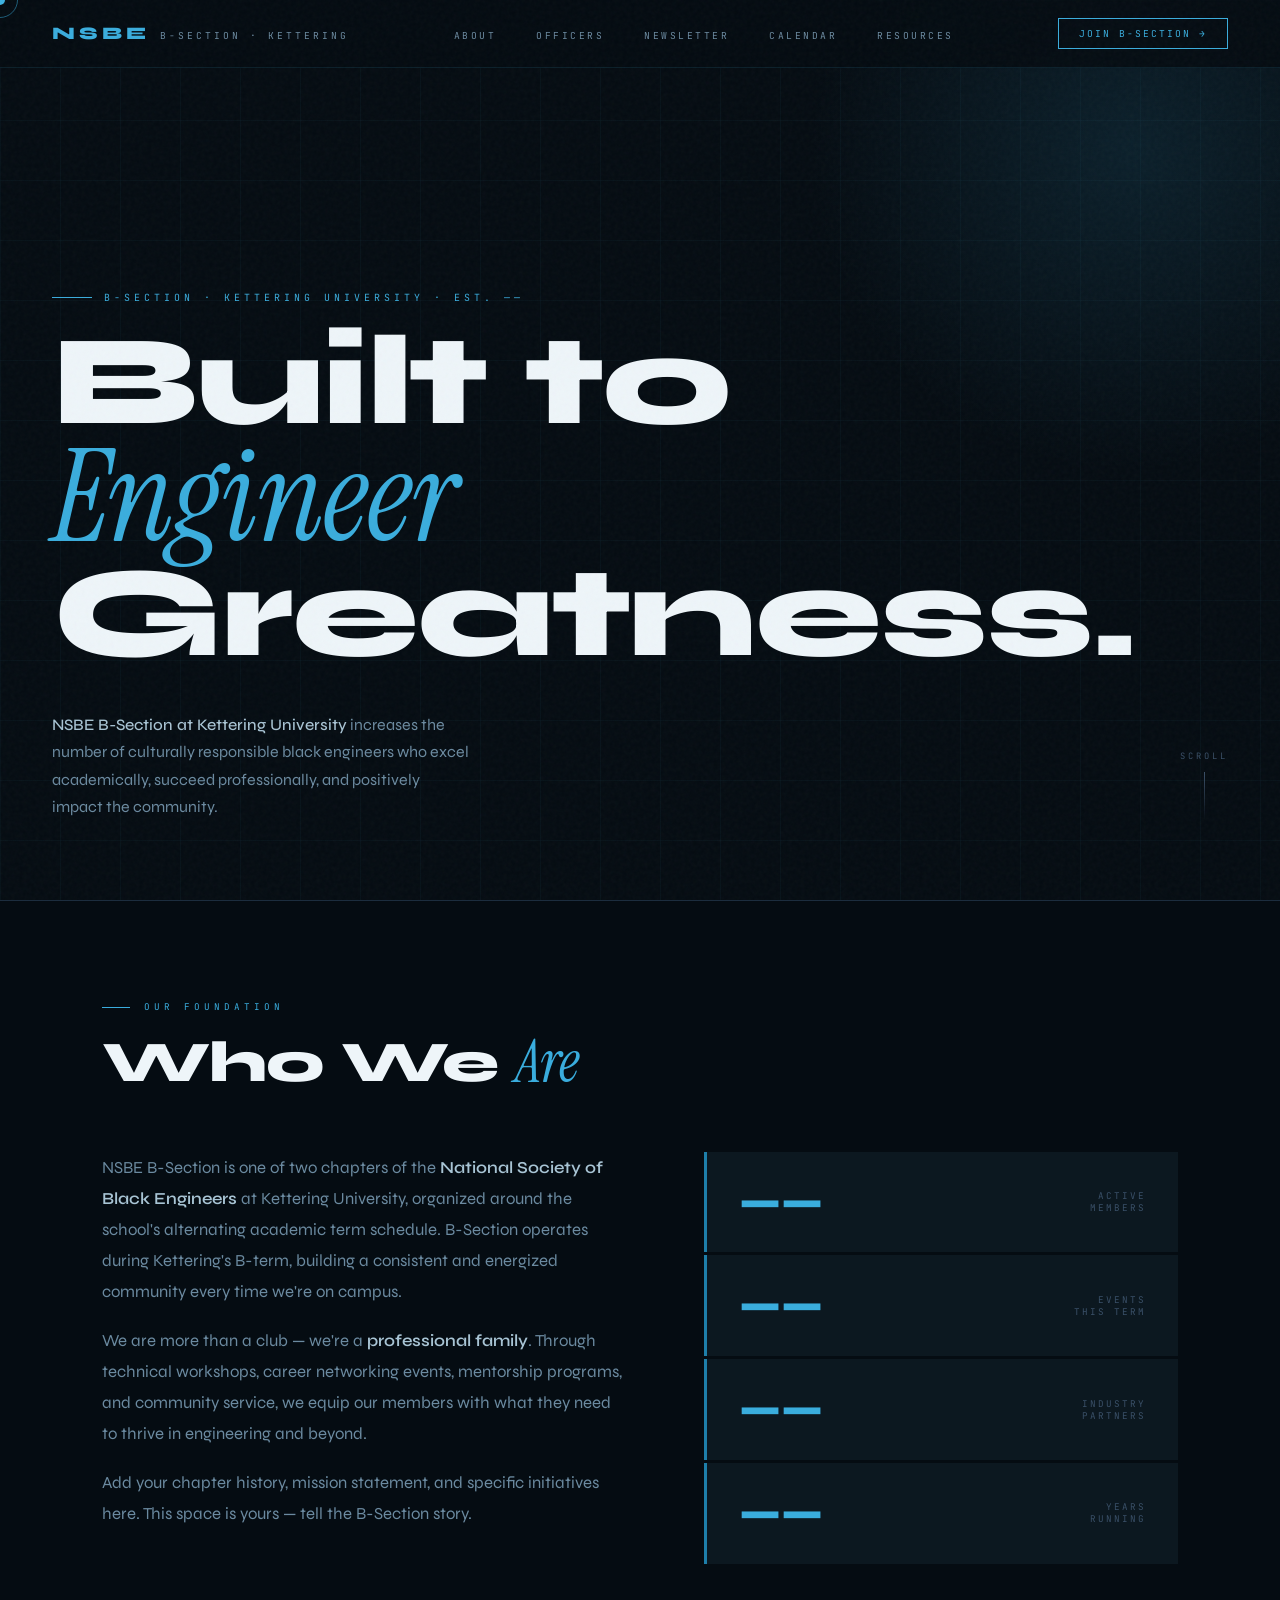
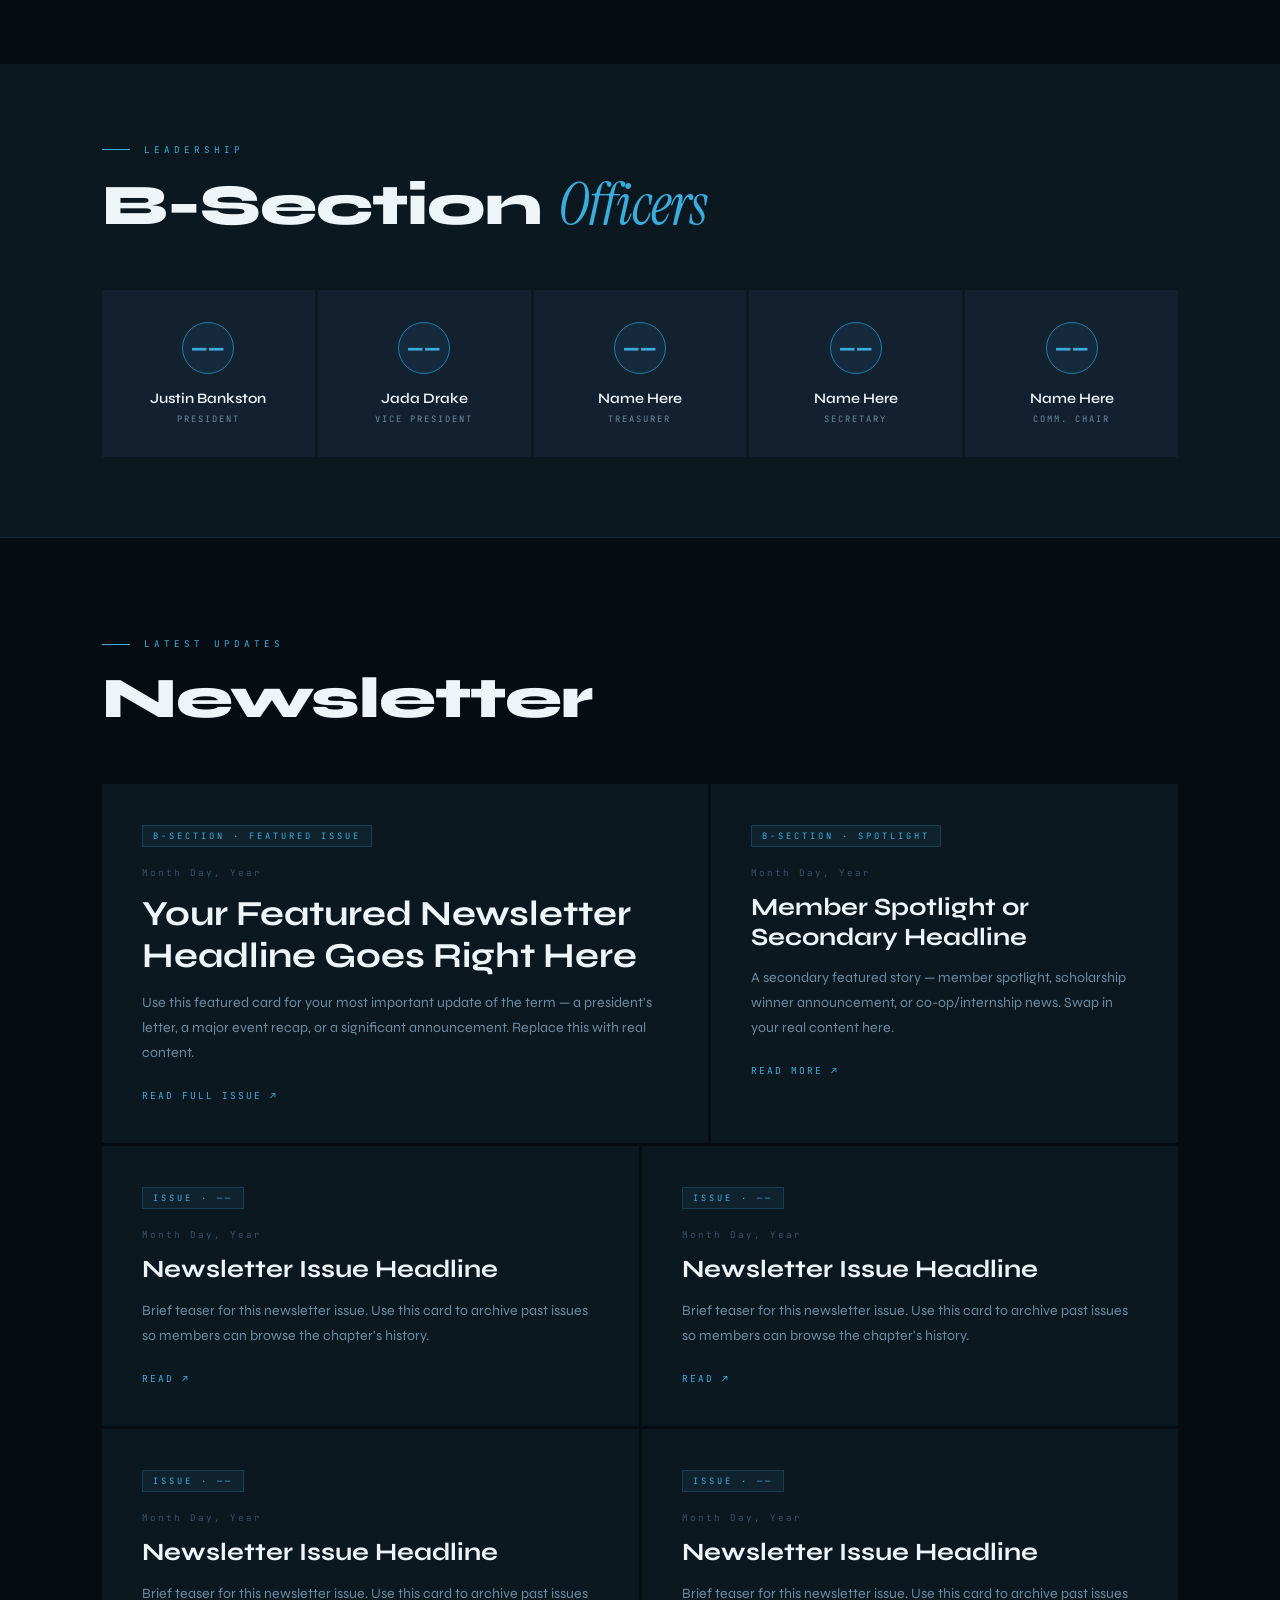
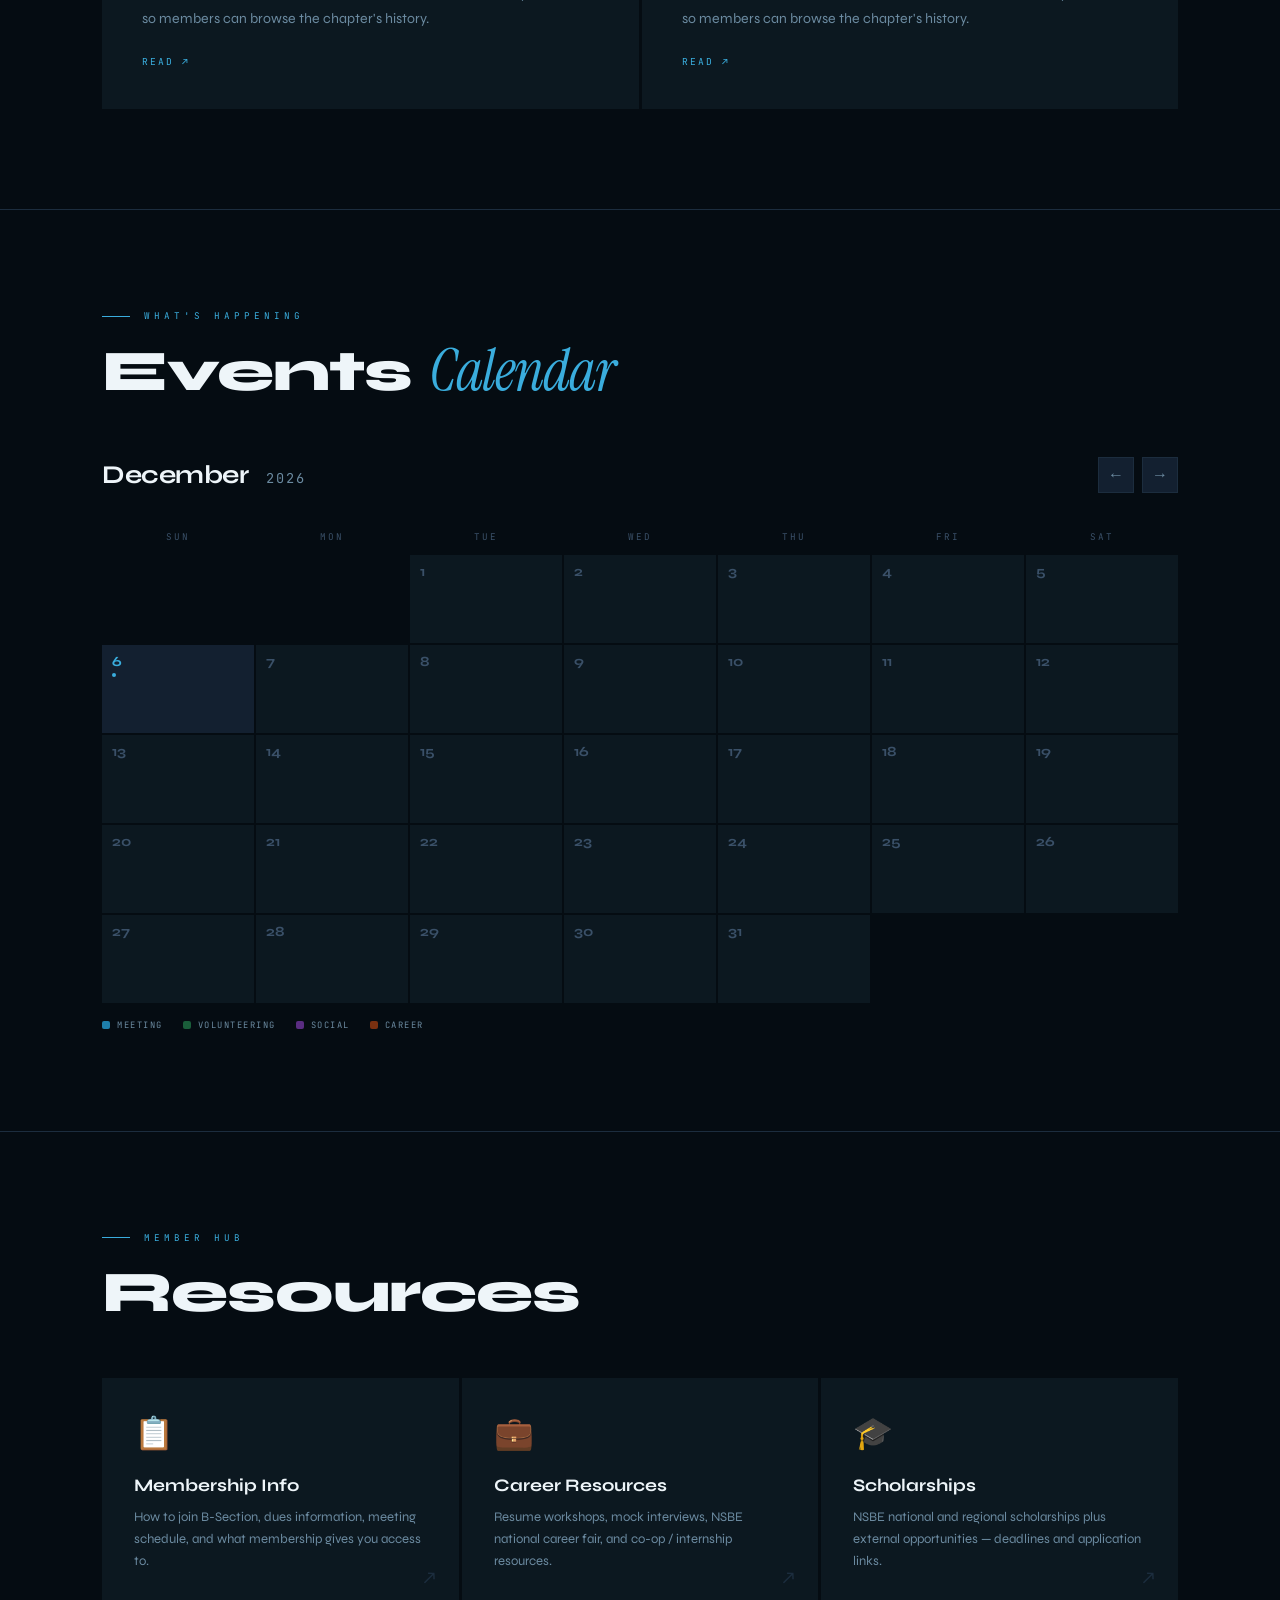
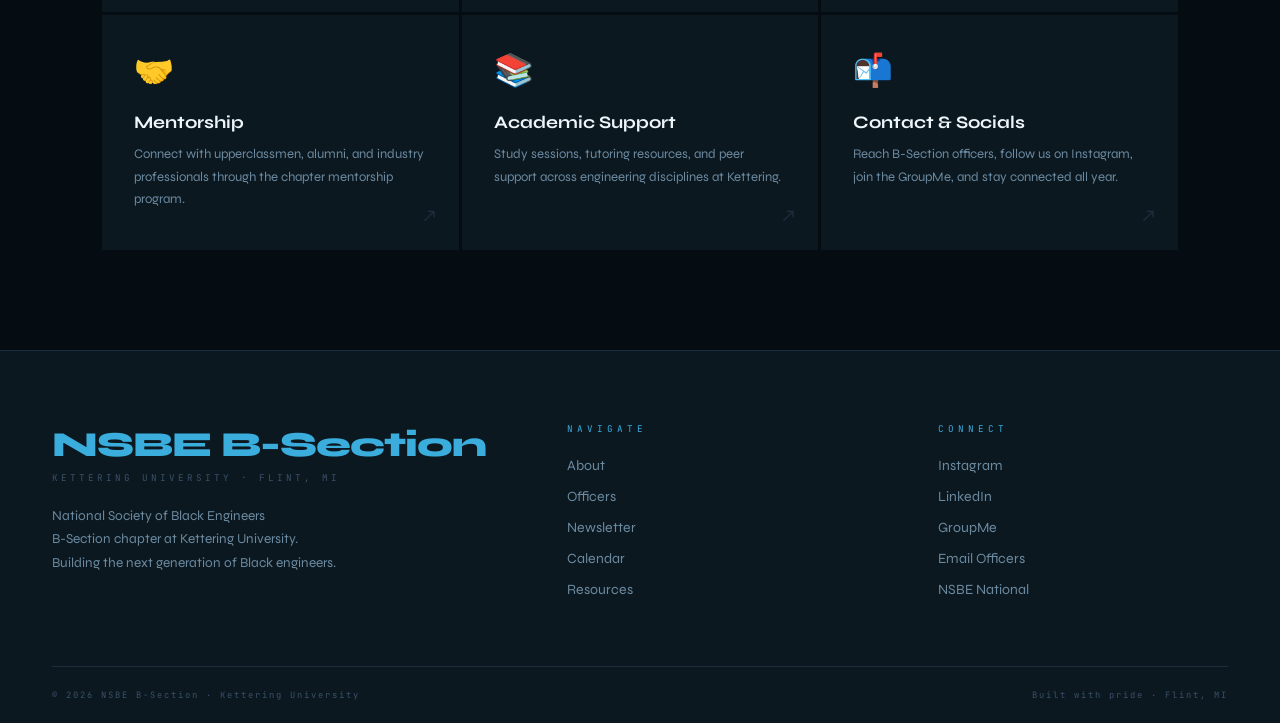
==== commit 15b869f0: "Adding NSBE mission statement to front page" ====
--- a/index.html
+++ b/index.html
@@ -855,7 +855,8 @@
 
   <div class="hero-sub-row">
     <p class="hero-sub-text">
-      <strong>NSBE B-Section at Kettering University</strong> empowers Black engineers through community, mentorship, and professional development. We show up every term to grow, connect, and lead.
+      <strong>NSBE B-Section at Kettering University</strong> 
+      increases the number of culturally responsible black engineers who excel academically, succeed professionally, and positively impact the community.
     </p>
     <div class="hero-scroll-hint">Scroll</div>
   </div>
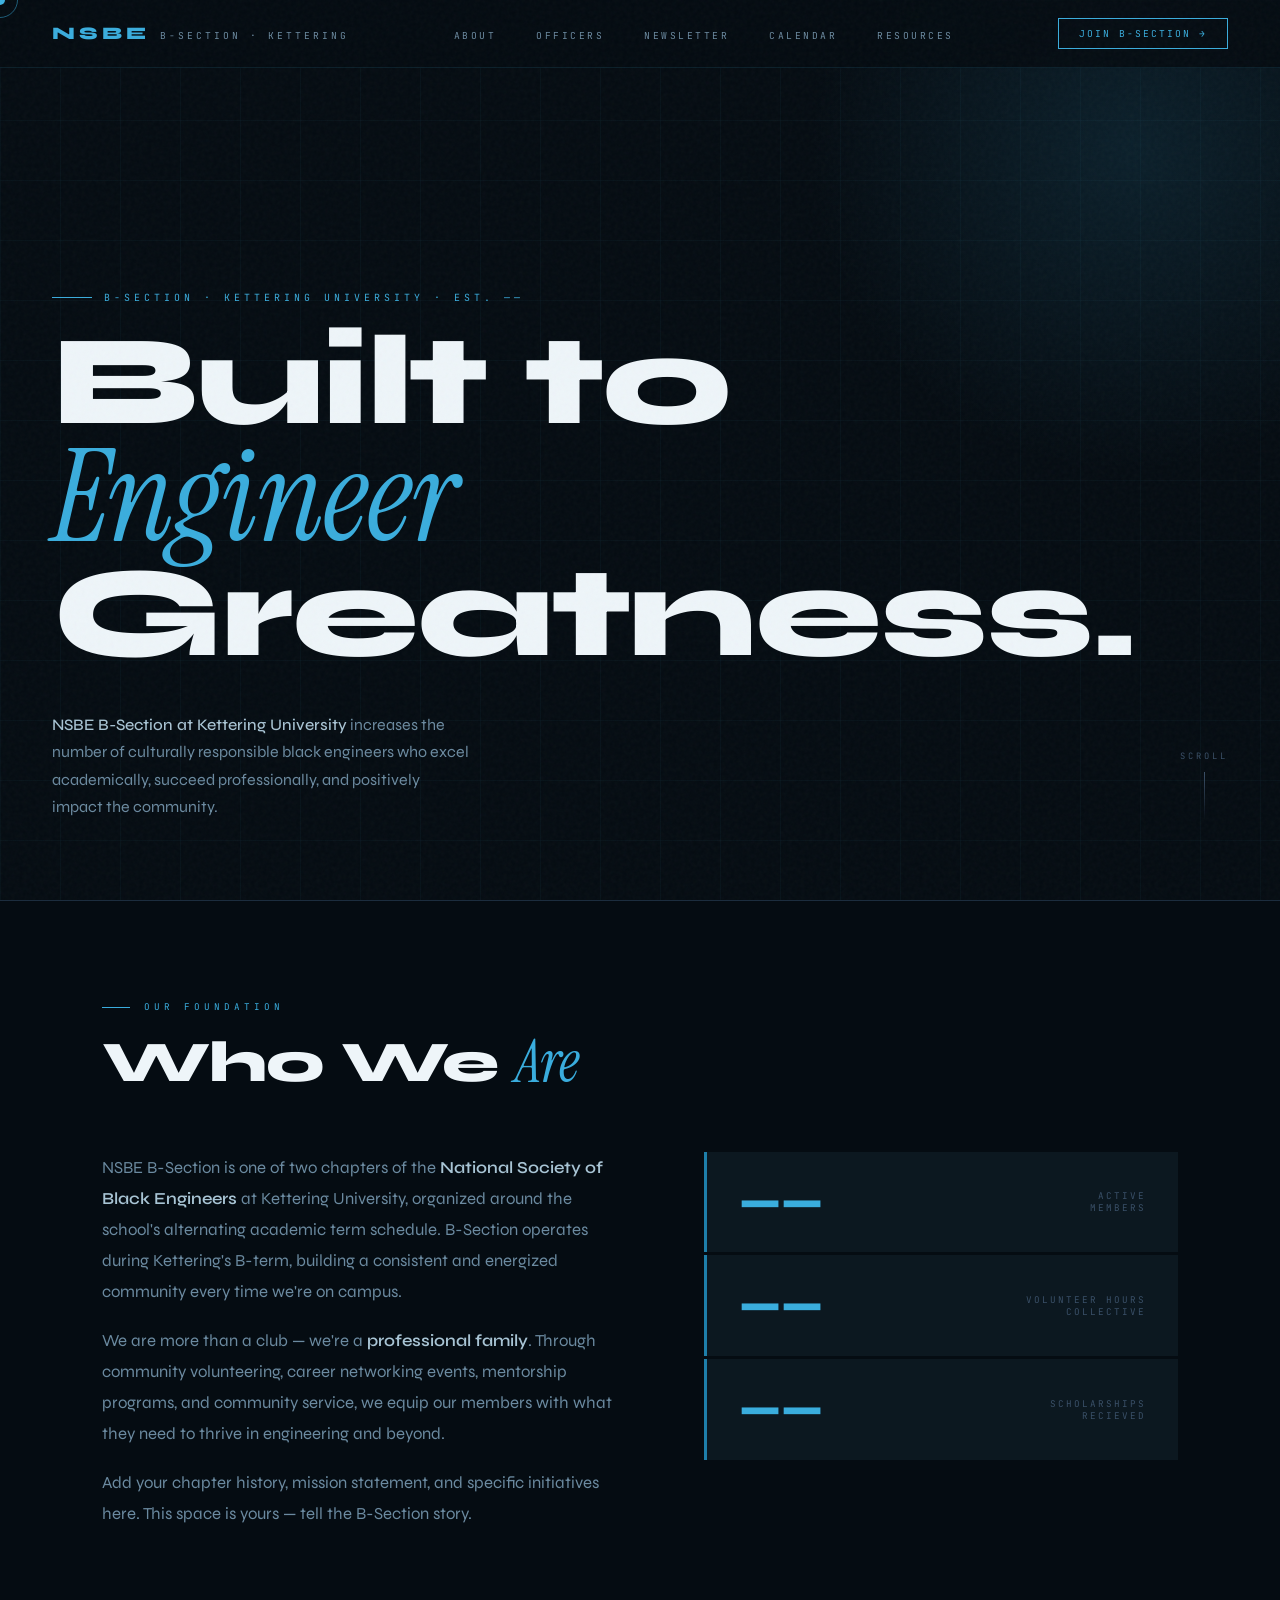
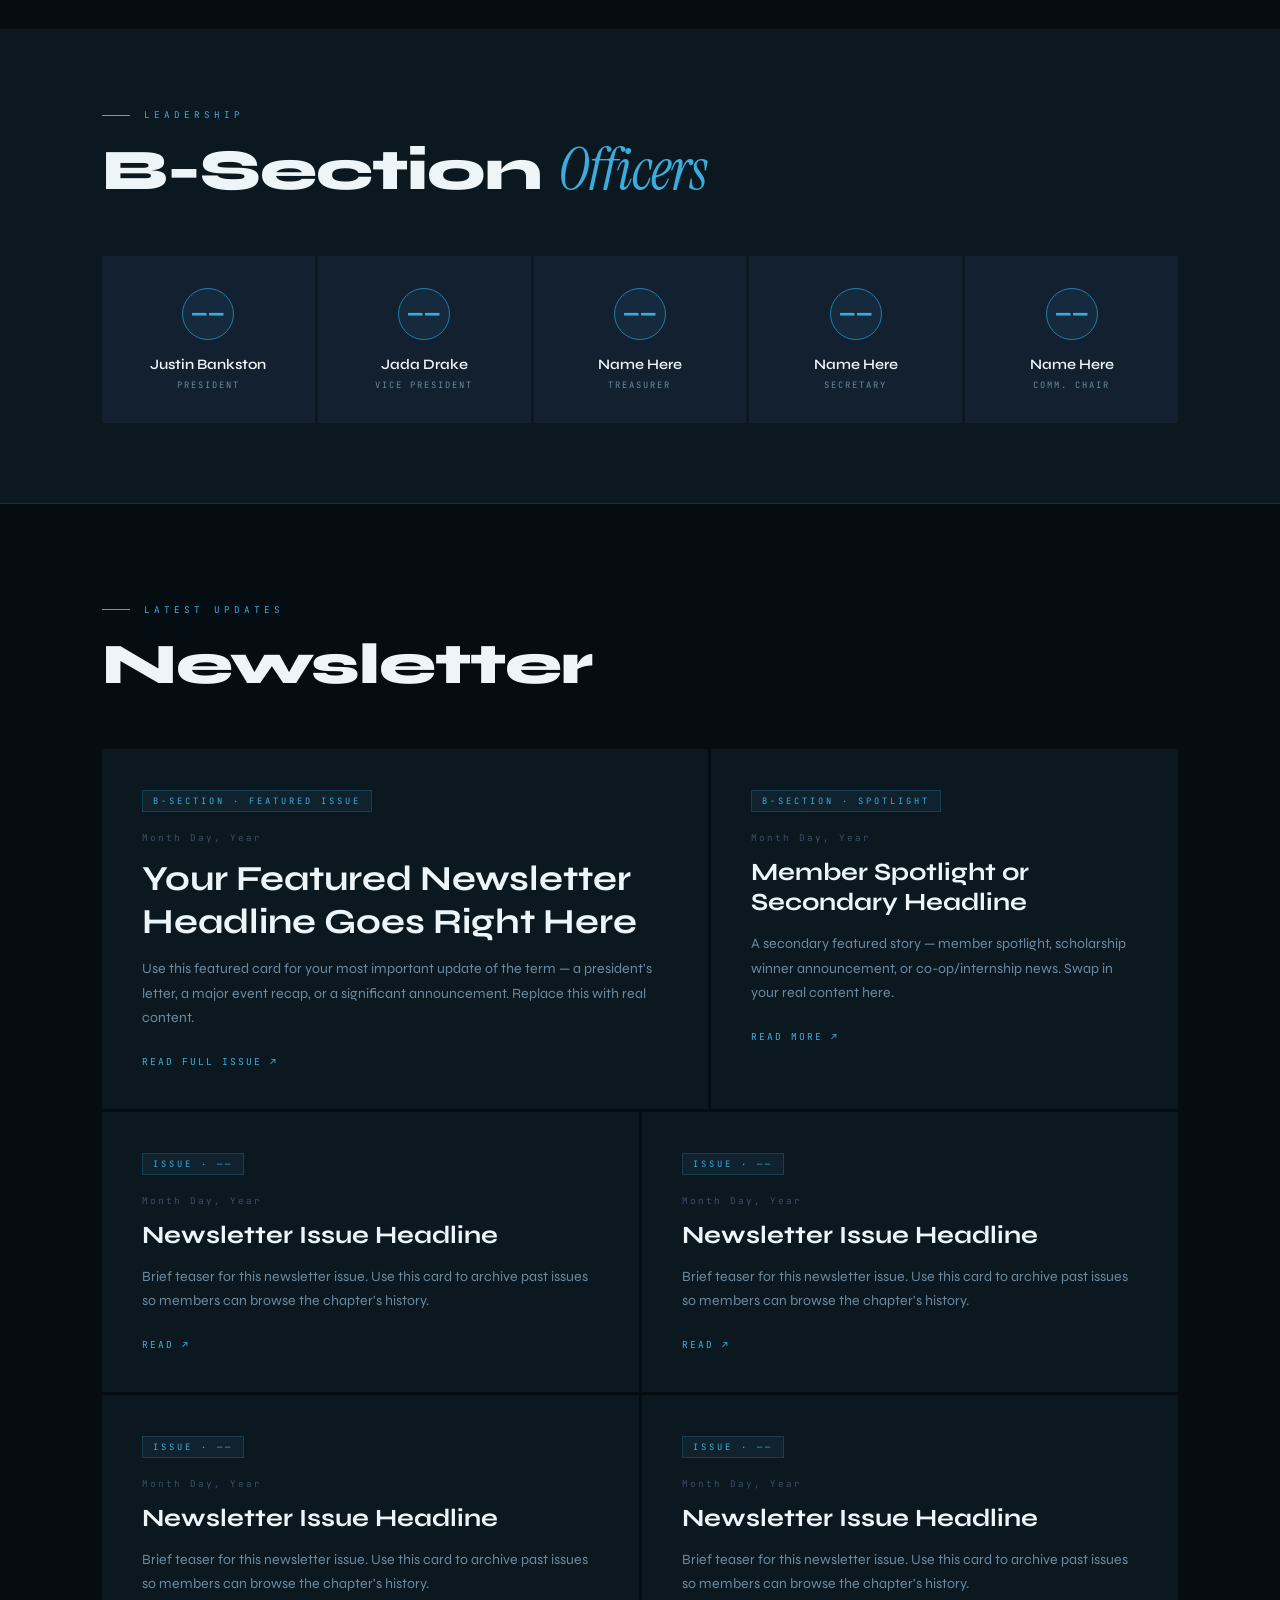
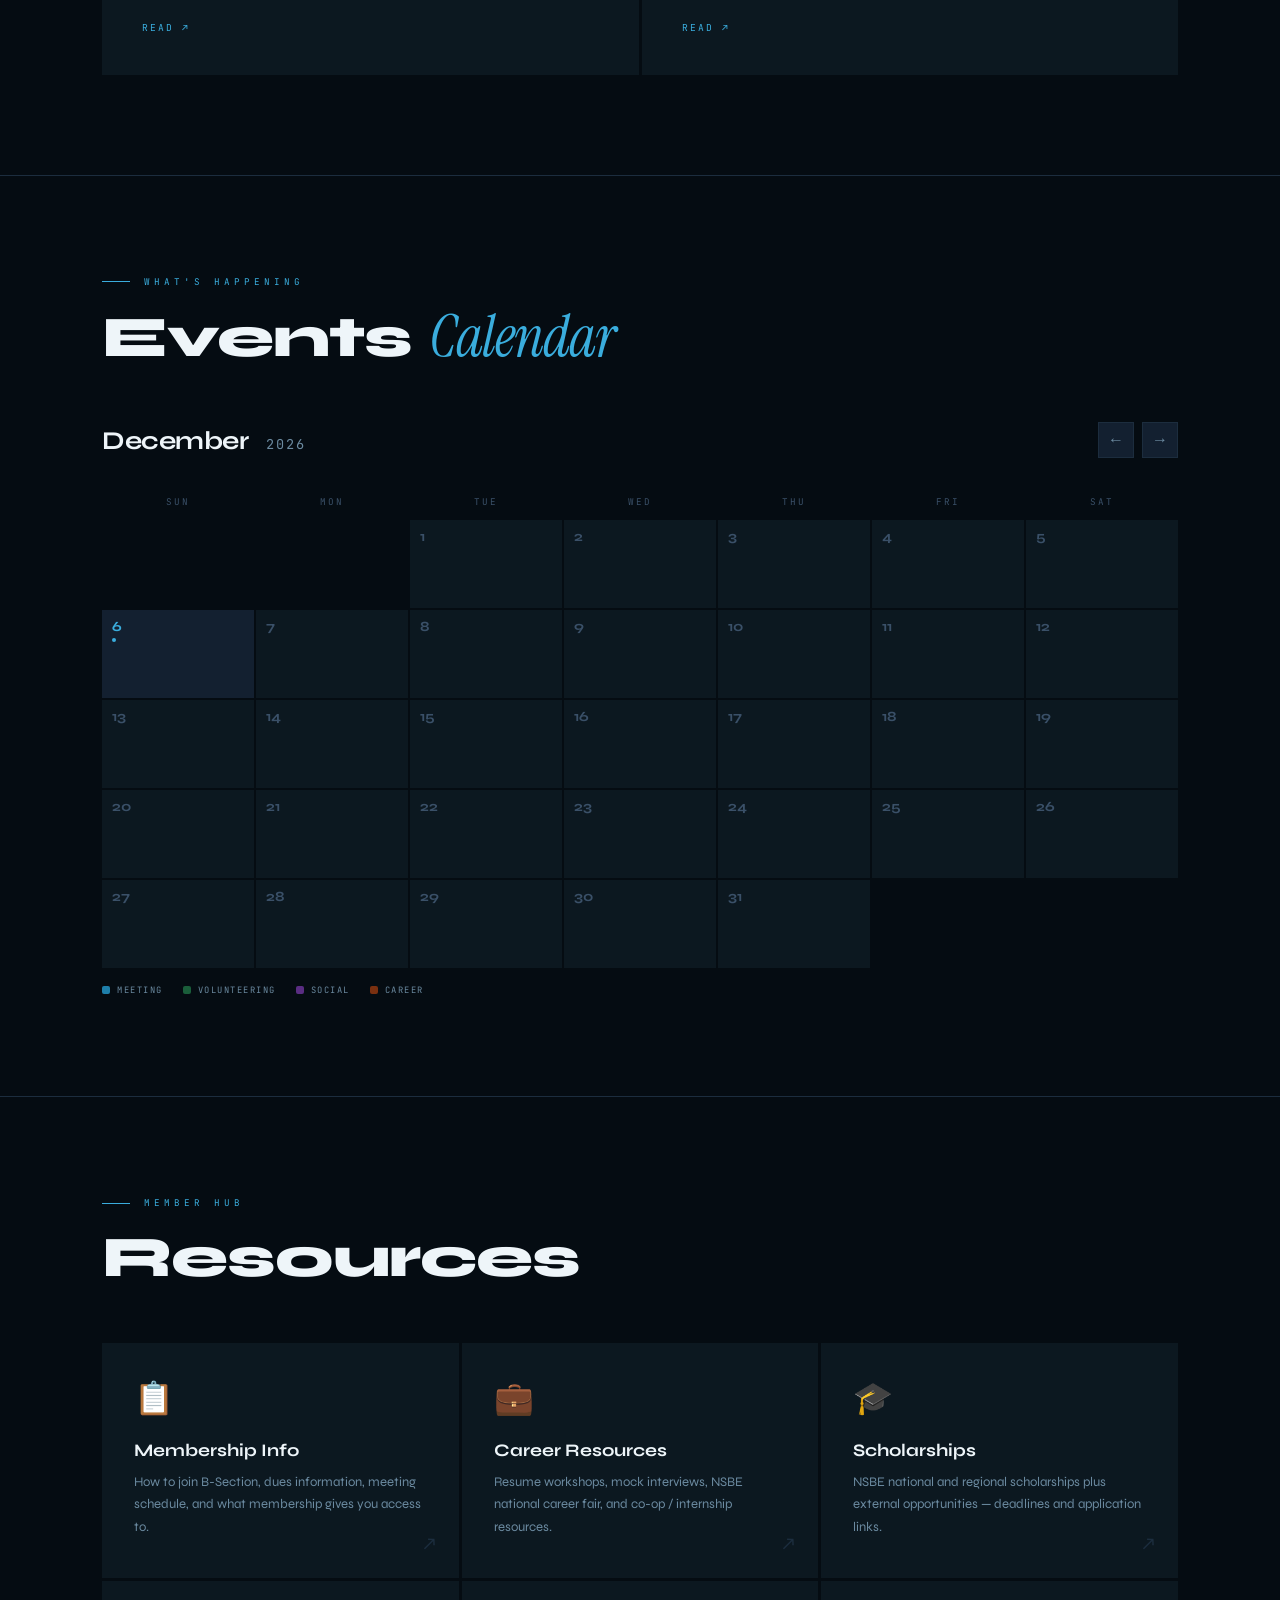
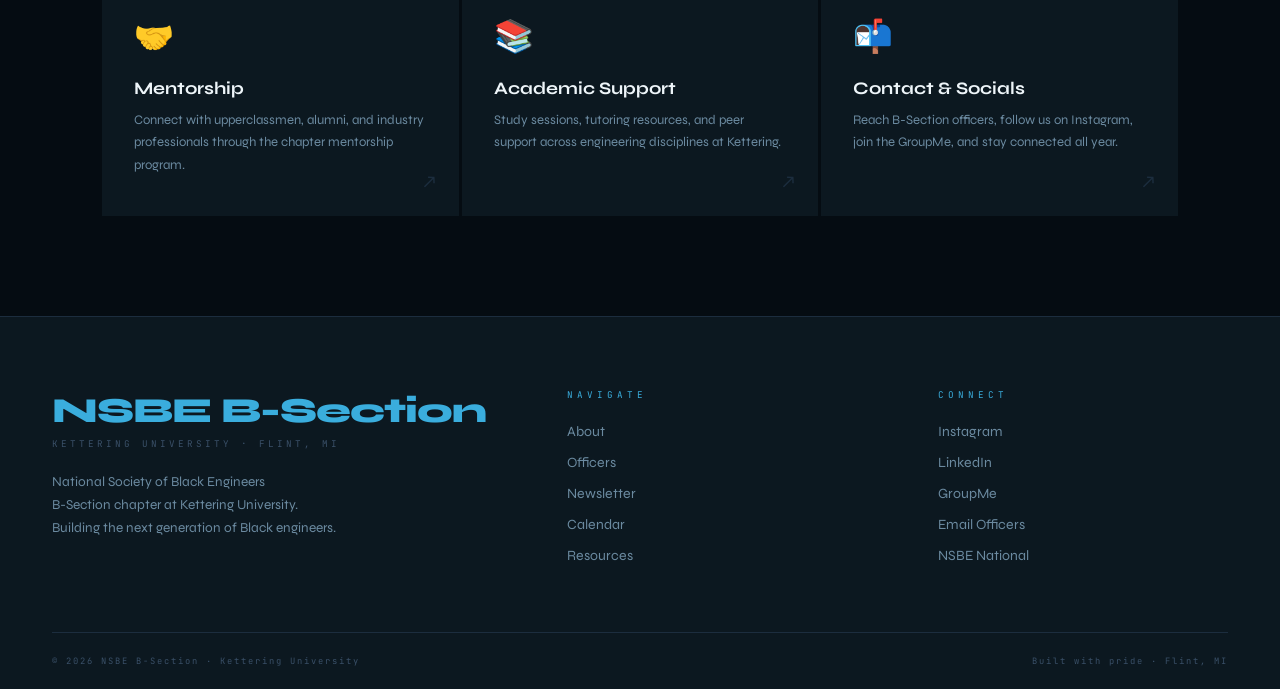
==== commit 28284e2c: "Update text and labels in index.html" ====
--- a/index.html
+++ b/index.html
@@ -874,7 +874,7 @@
         NSBE B-Section is one of two chapters of the <strong>National Society of Black Engineers</strong> at Kettering University, organized around the school's alternating academic term schedule. B-Section operates during Kettering's B-term, building a consistent and energized community every time we're on campus.
       </p>
       <p>
-        We are more than a club — we're a <strong>professional family</strong>. Through technical workshops, career networking events, mentorship programs, and community service, we equip our members with what they need to thrive in engineering and beyond.
+        We are more than a club — we're a <strong>professional family</strong>. Through community volunteering, career networking events, mentorship programs, and community service, we equip our members with what they need to thrive in engineering and beyond.
       </p>
       <p>
         Add your chapter history, mission statement, and specific initiatives here. This space is yours — tell the B-Section story.
@@ -888,15 +888,11 @@
       </div>
       <div class="stat-item">
         <div class="stat-number">——</div>
-        <div class="stat-label">Events<br>This Term</div>
+        <div class="stat-label">Volunteer Hours<br>Collective</div>
       </div>
       <div class="stat-item">
         <div class="stat-number">——</div>
-        <div class="stat-label">Industry<br>Partners</div>
-      </div>
-      <div class="stat-item">
-        <div class="stat-number">——</div>
-        <div class="stat-label">Years<br>Running</div>
+        <div class="stat-label">Scholarships<br>Recieved</div>
       </div>
     </div>
   </div>
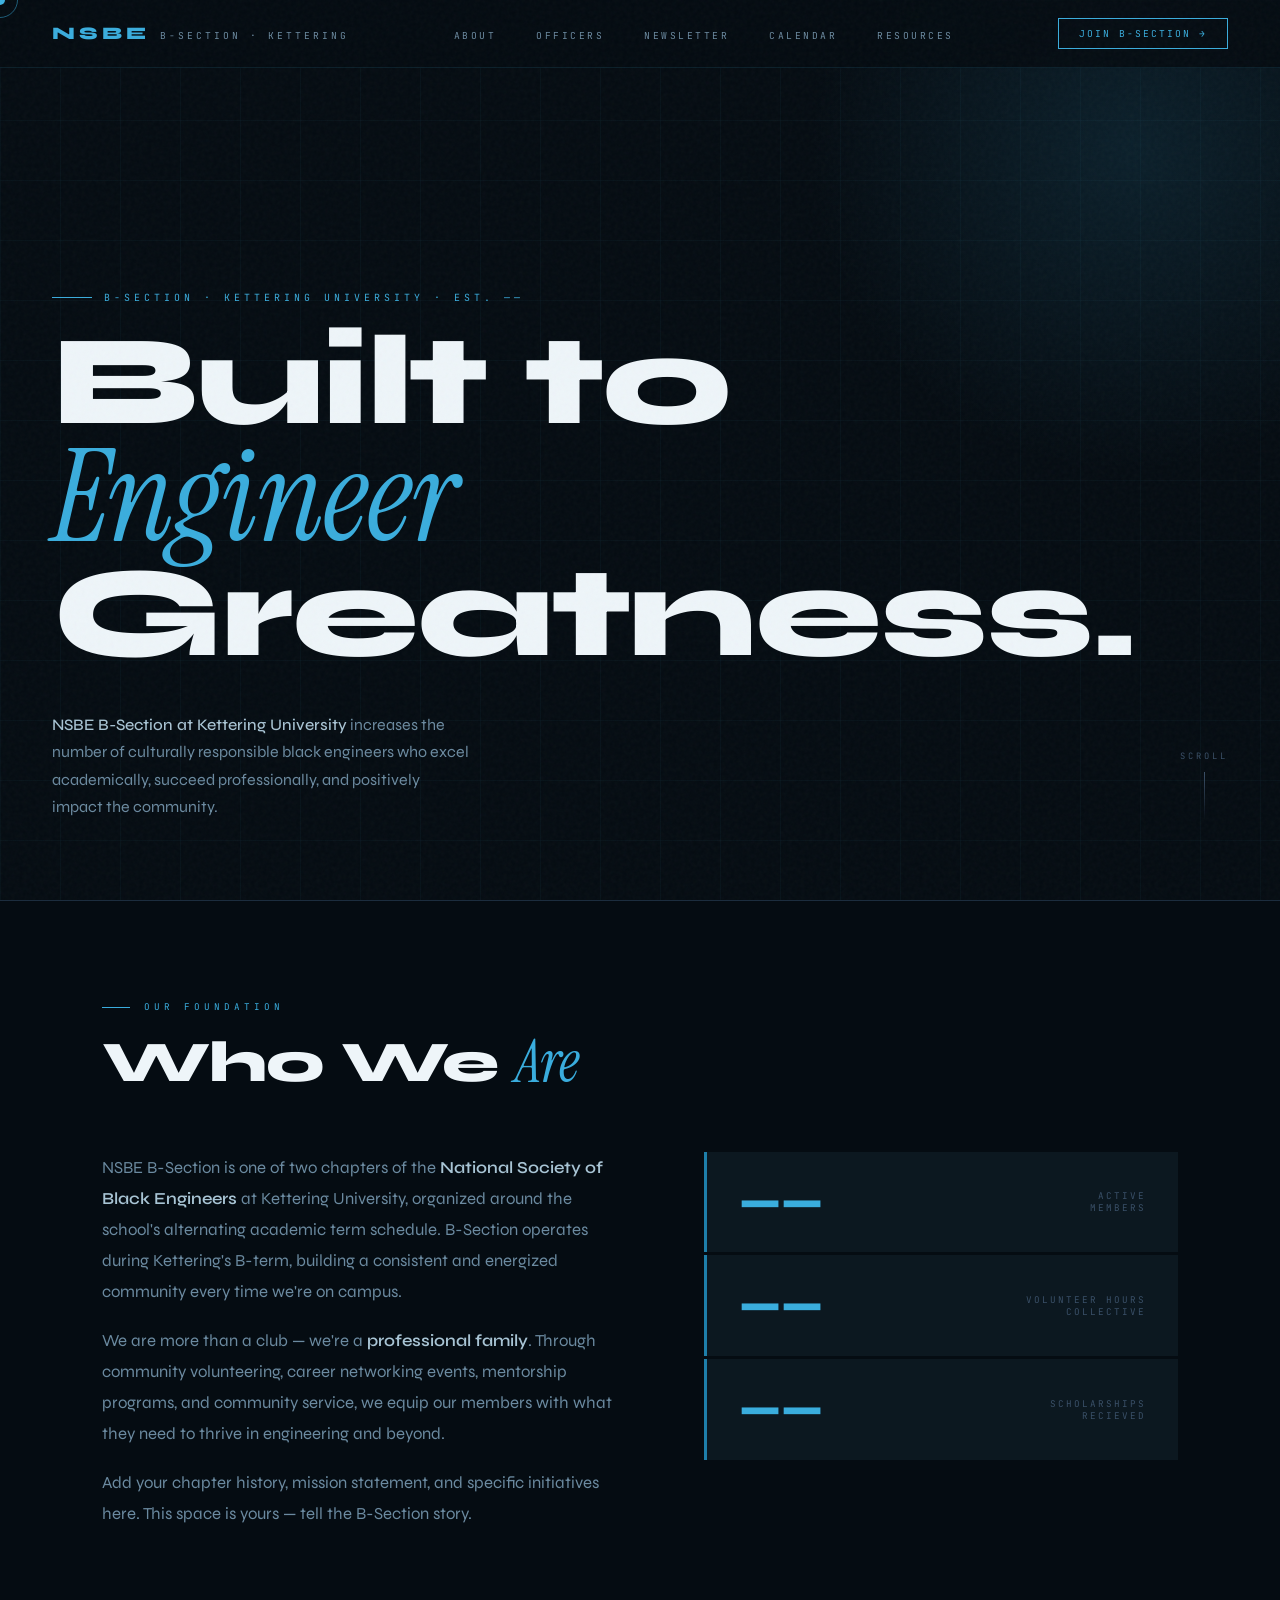
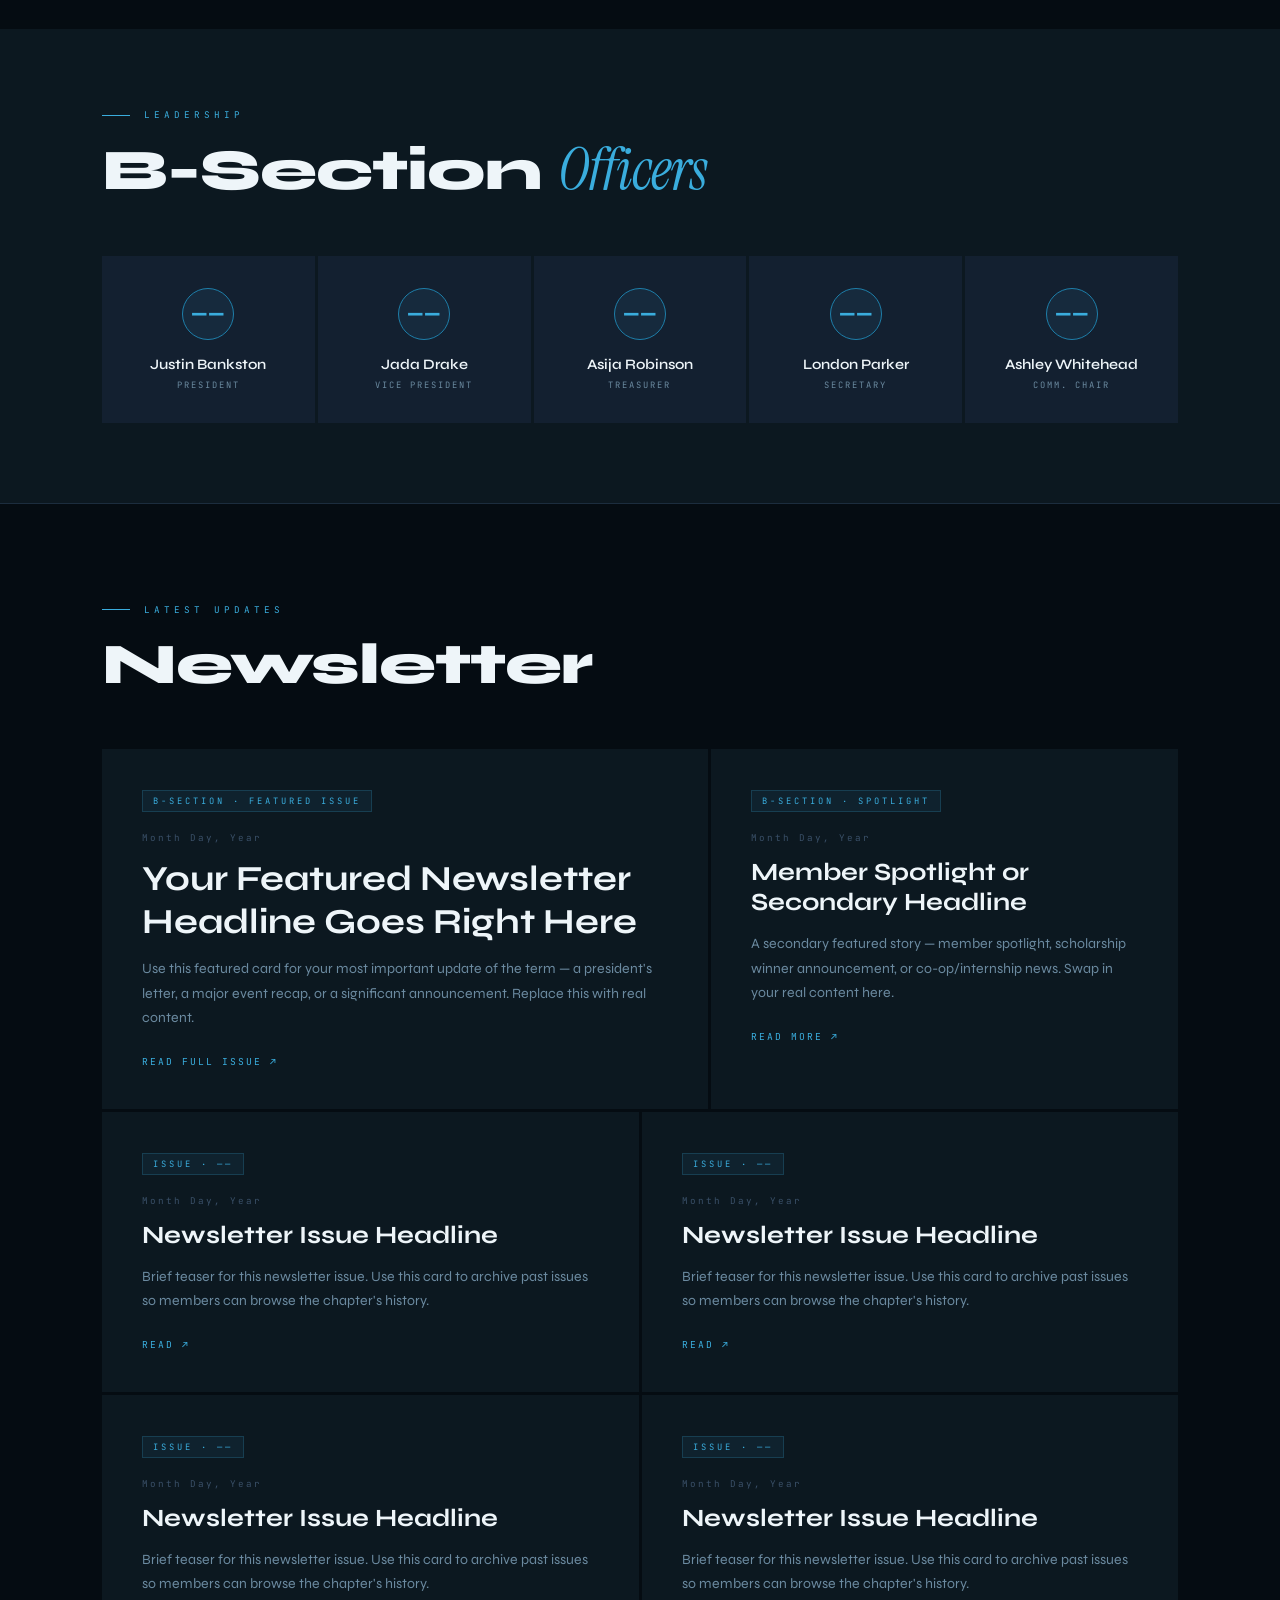
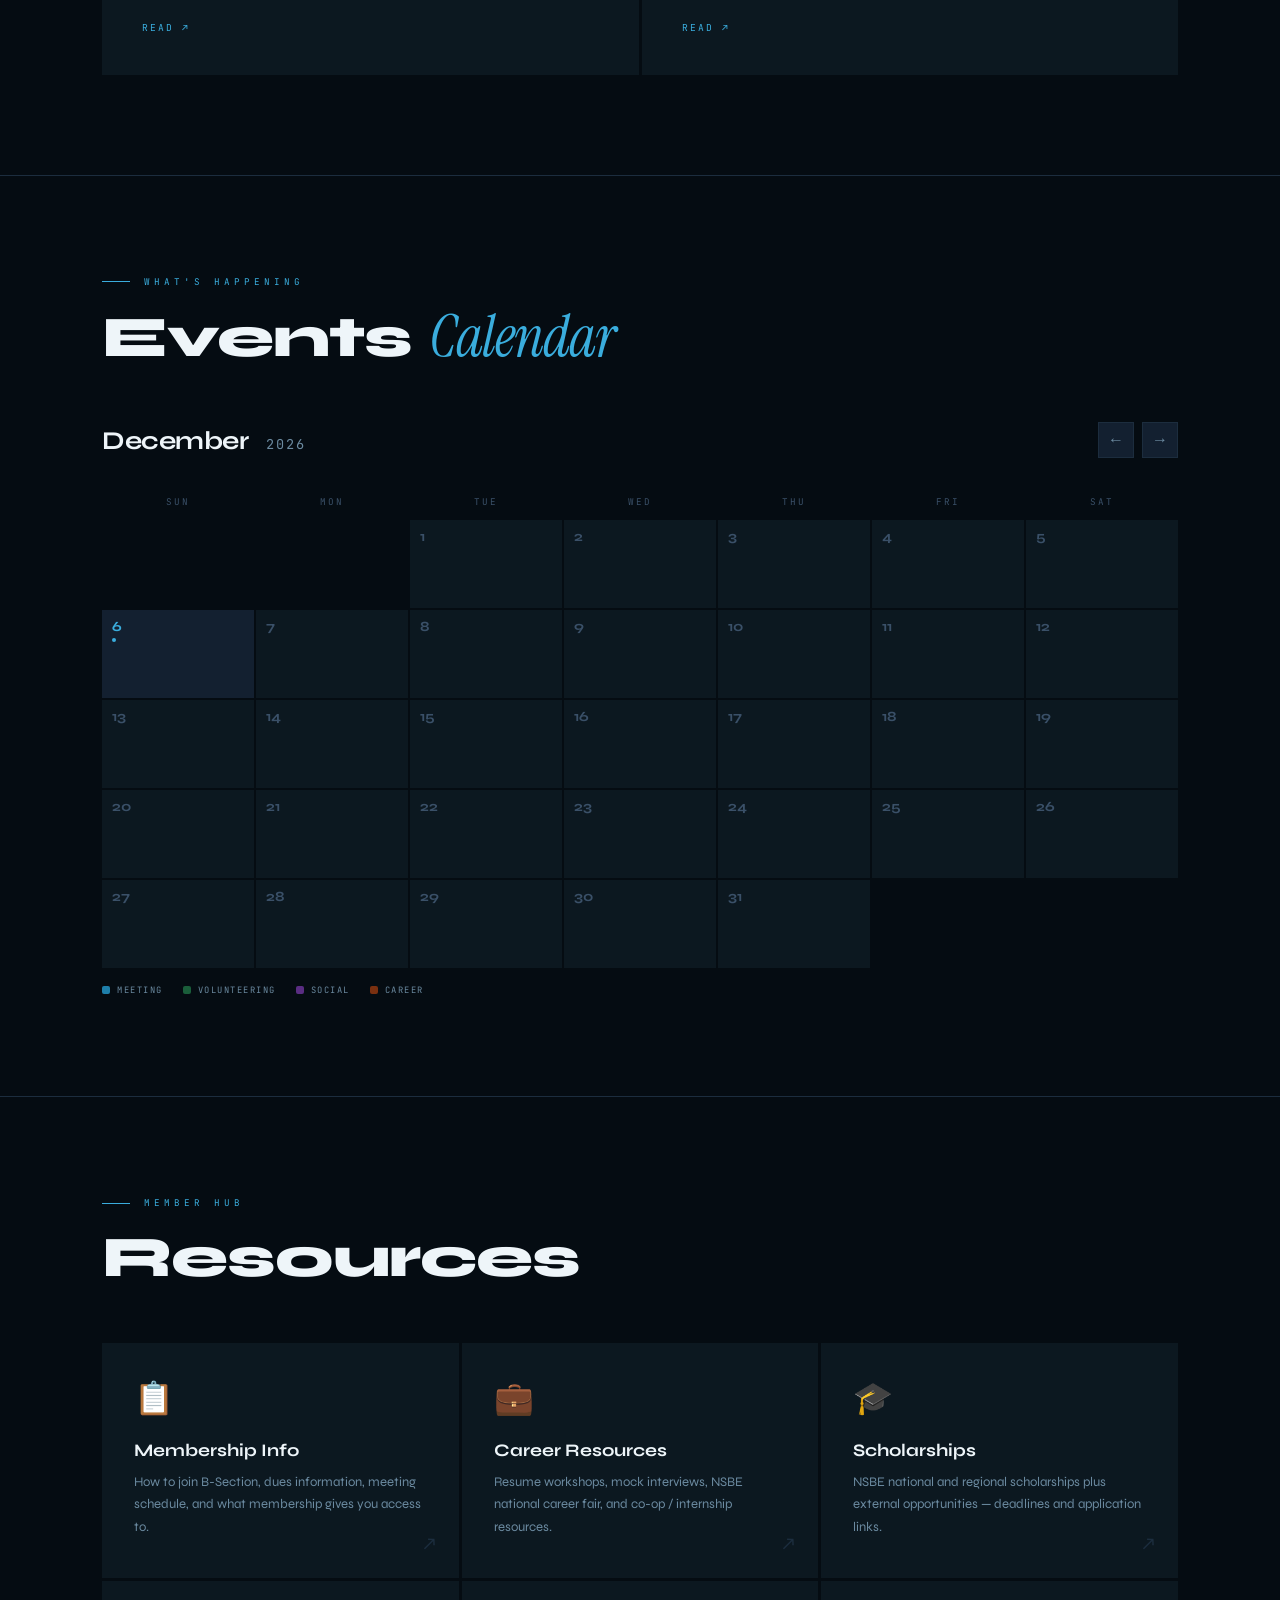
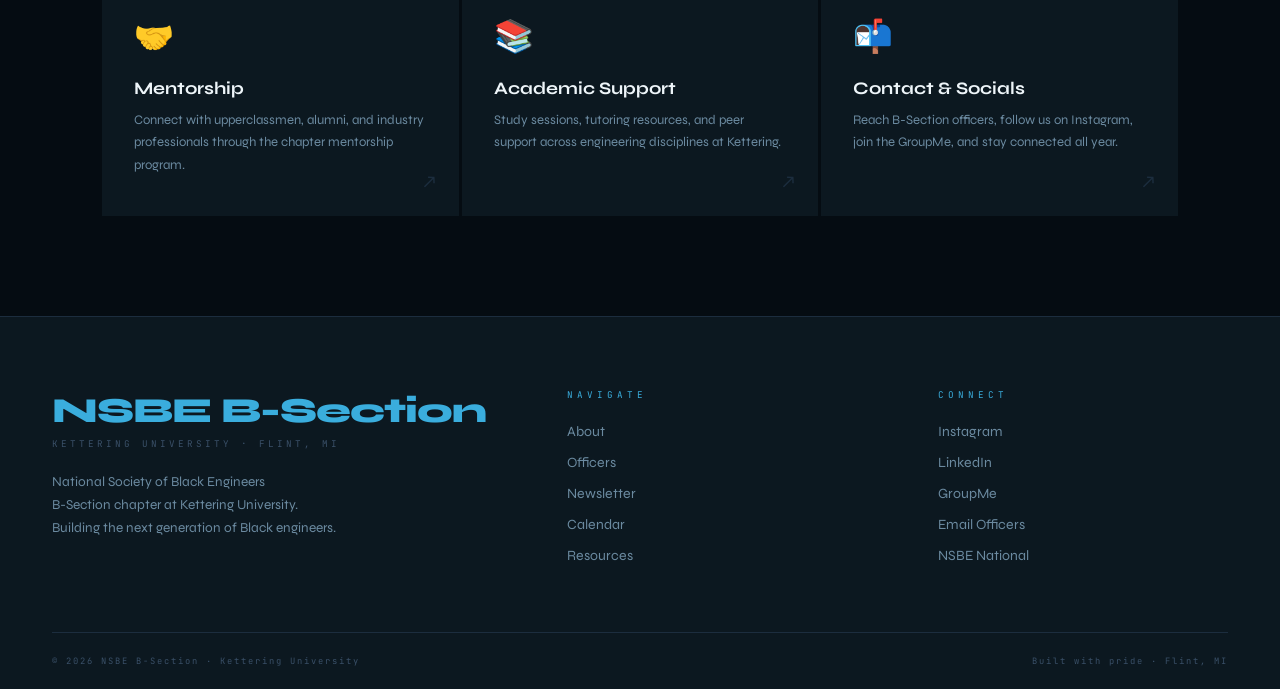
==== commit daf97e3e: "Update officer names in index.html" ====
--- a/index.html
+++ b/index.html
@@ -917,17 +917,17 @@
       </div>
       <div class="officer-tile">
         <div class="officer-monogram">——</div>
-        <div class="officer-name">Name Here</div>
+        <div class="officer-name">Asija Robinson</div>
         <div class="officer-role">Treasurer</div>
       </div>
       <div class="officer-tile">
         <div class="officer-monogram">——</div>
-        <div class="officer-name">Name Here</div>
+        <div class="officer-name">London Parker</div>
         <div class="officer-role">Secretary</div>
       </div>
       <div class="officer-tile">
         <div class="officer-monogram">——</div>
-        <div class="officer-name">Name Here</div>
+        <div class="officer-name">Ashley Whitehead</div>
         <div class="officer-role">Comm. Chair</div>
       </div>
     </div>
